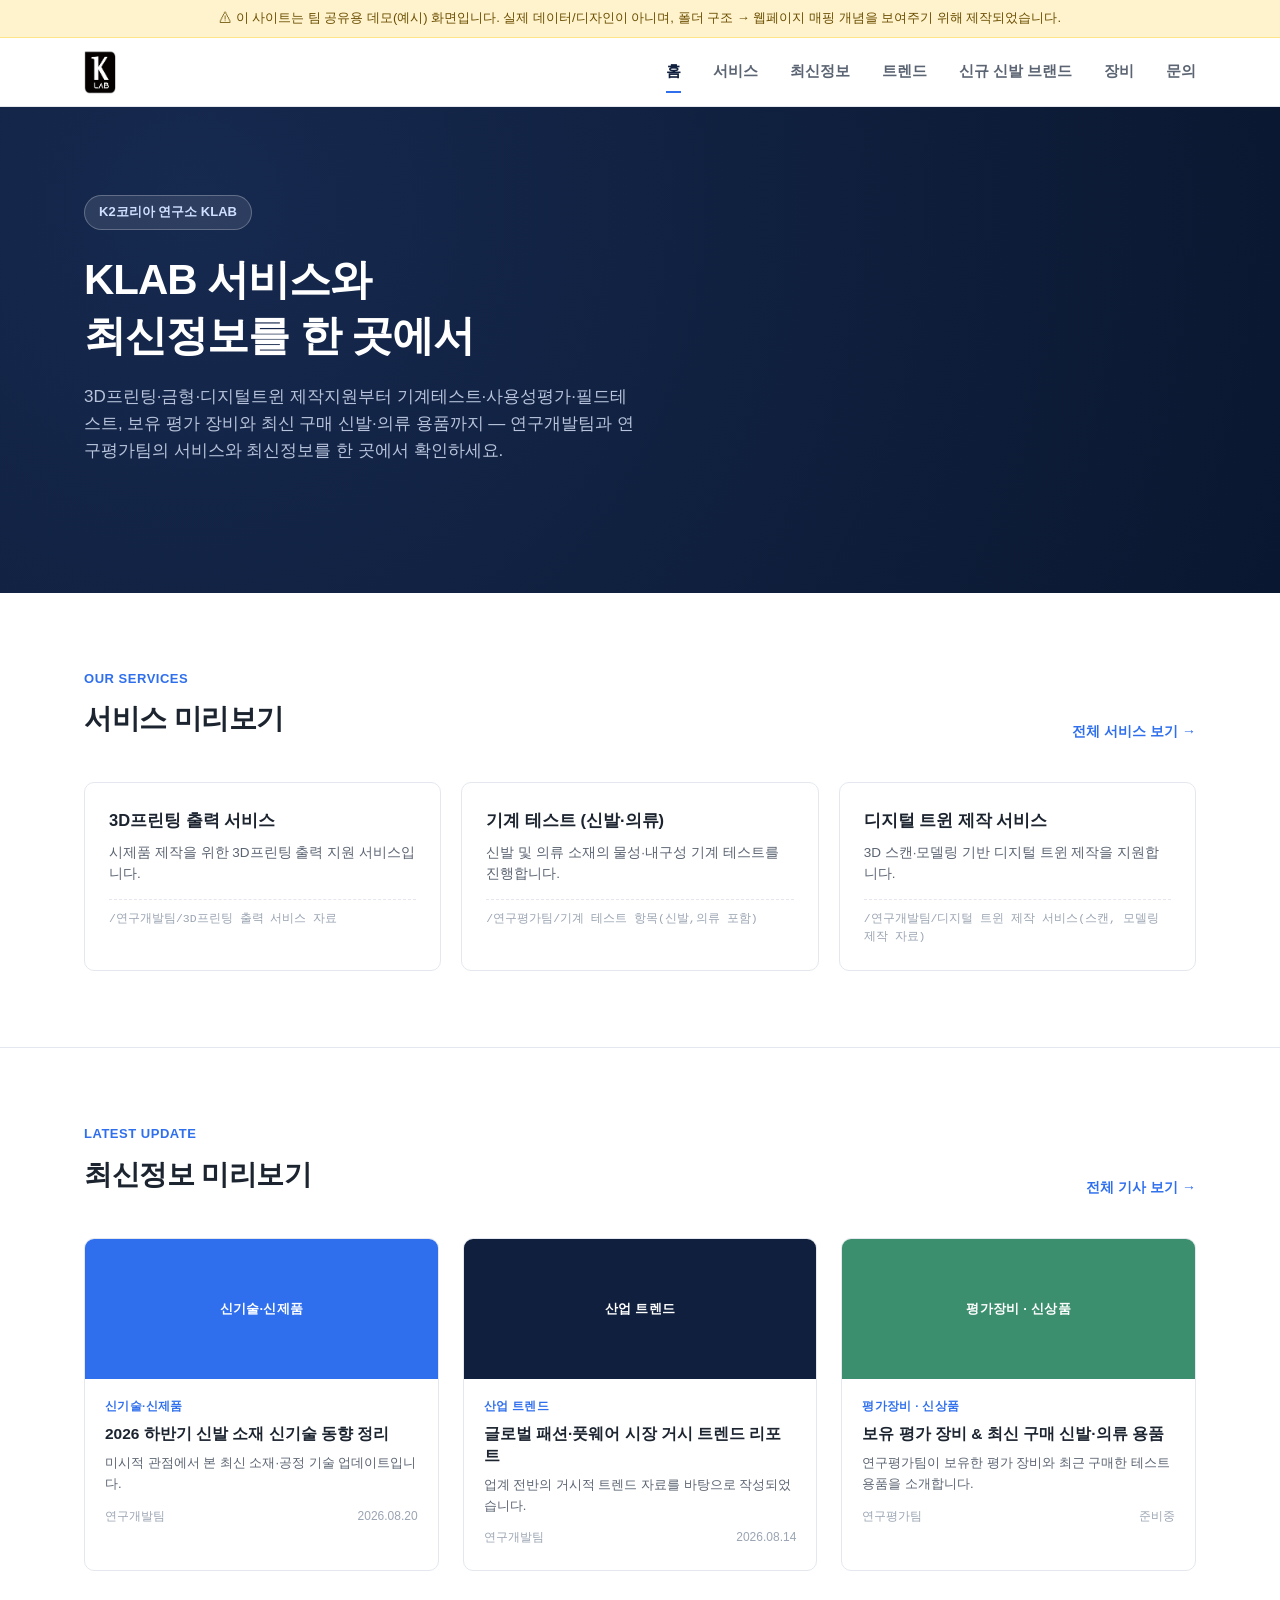
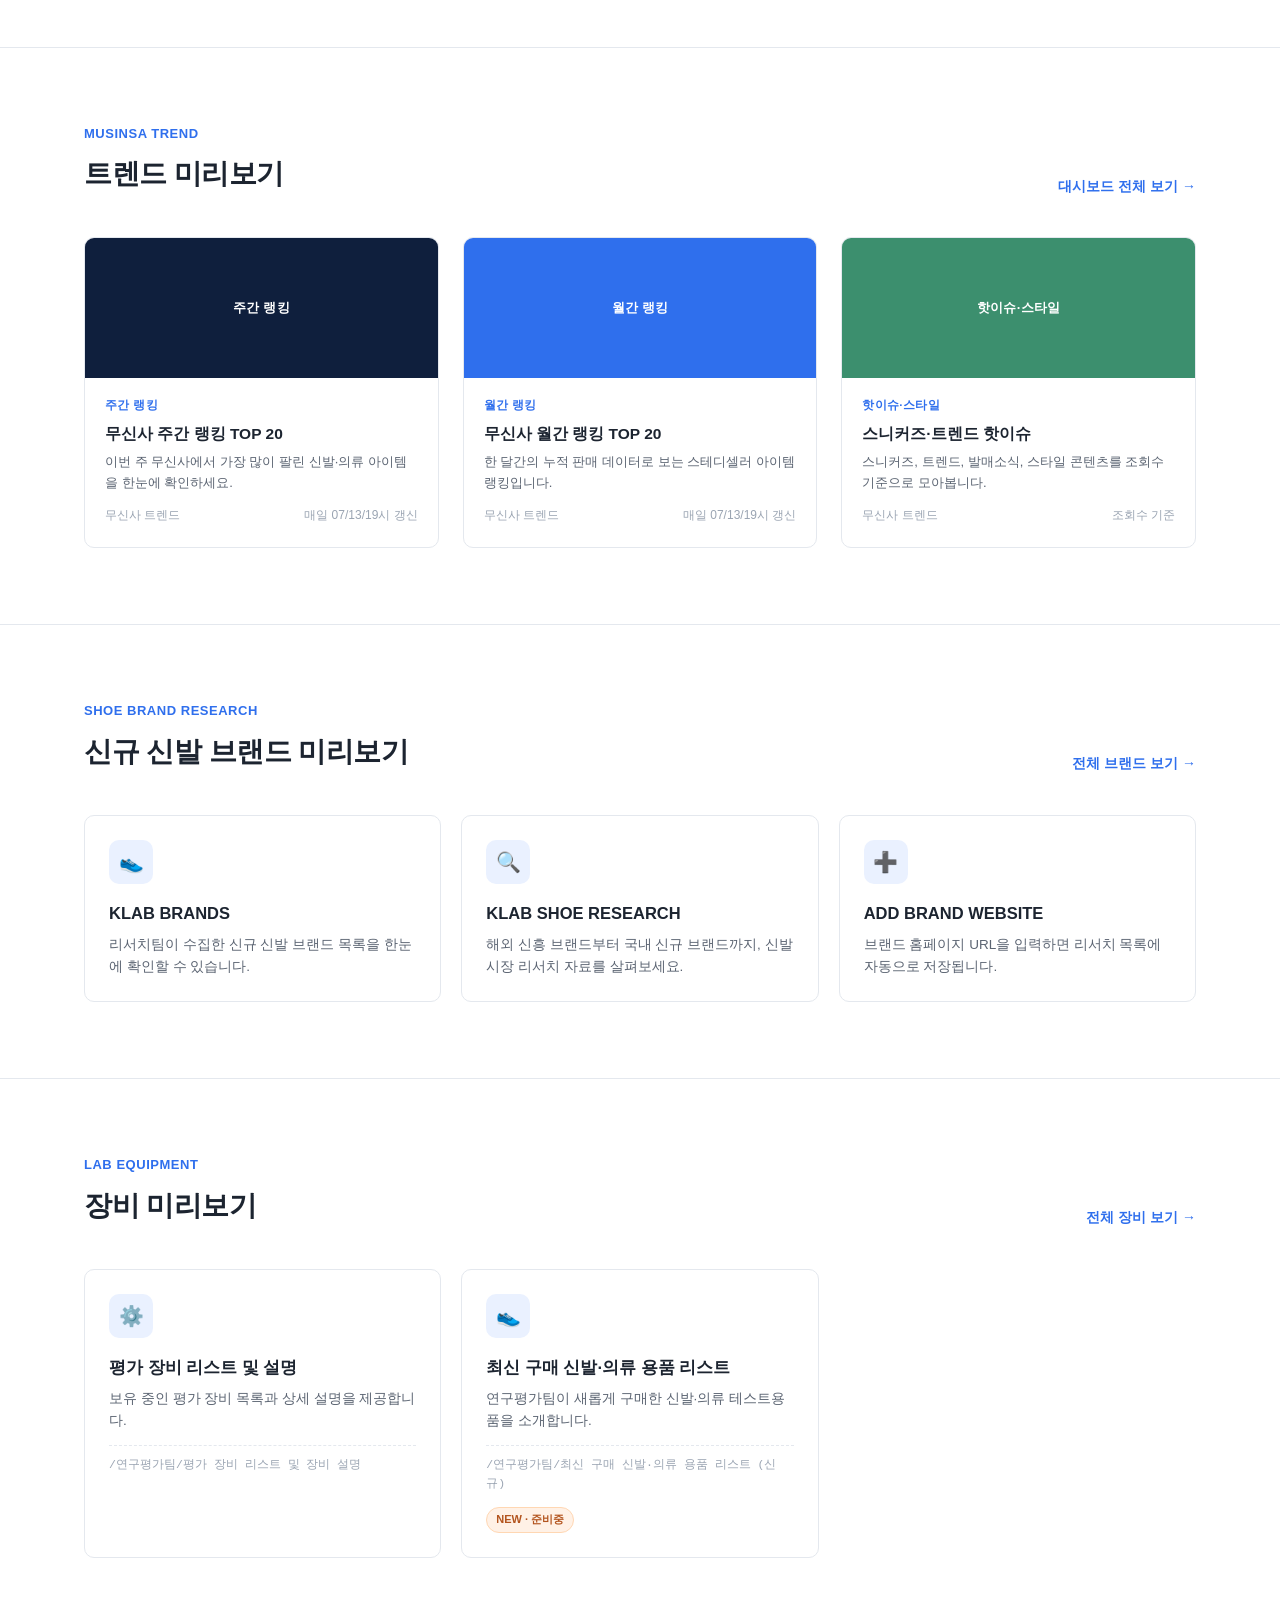
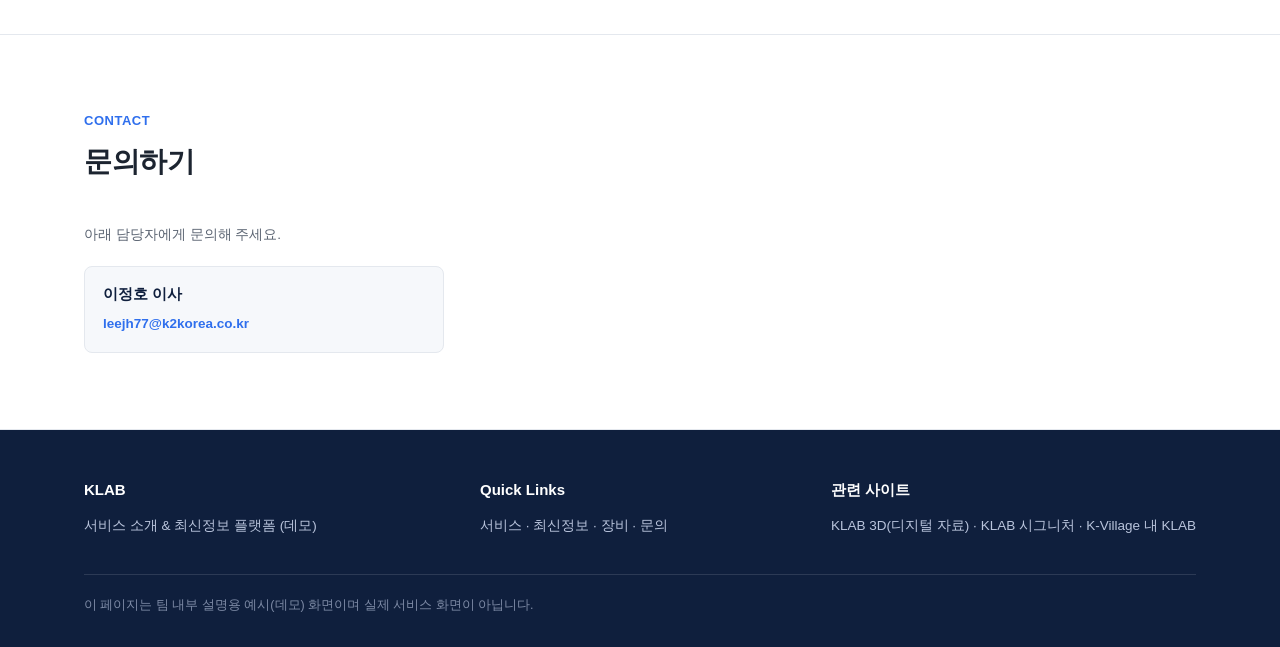
==== index.html @ 34948bc0 "feat: 전 페이지 footer에 KLAB 관련 사이트 링크 추가 인스타그램(klab_3d, klab.signature)과 K-Village 내 KLAB 소개 페이지를 전 페이지" ====
<!DOCTYPE html>
<html lang="ko">
<head>
<meta charset="UTF-8">
<meta name="viewport" content="width=device-width, initial-scale=1.0">
<meta name="robots" content="noindex, nofollow">
<title>KLAB | 서비스 · 최신정보</title>
<link rel="stylesheet" href="css/style.css">
</head>
<body>

<div class="demo-banner">⚠ 이 사이트는 팀 공유용 데모(예시) 화면입니다. 실제 데이터/디자인이 아니며, 폴더 구조 → 웹페이지 매핑 개념을 보여주기 위해 제작되었습니다.</div>

<header class="site-header">
  <div class="wrap nav-row">
    <a href="index.html" class="logo"><img src="img/klab-logo.png" alt="KLAB"></a>
    <nav class="main-nav">
      <a href="index.html" class="active">홈</a>
      <a href="services.html">서비스</a>
      <a href="news.html">최신정보</a>
      <a href="dashboard.html">트렌드</a>
      <a href="https://klab-shoe-research.pages.dev/" target="_blank" rel="noopener">신규 신발 브랜드</a>
      <a href="infra.html">장비</a>
      <a href="#" class="js-contact">문의</a>
    </nav>
  </div>
</header>

<section class="hero">
  <div class="wrap">
    <span class="eyebrow">K2코리아 연구소 KLAB</span>
    <h1>KLAB 서비스와<br>최신정보를 한 곳에서</h1>
    <p>3D프린팅·금형·디지털트윈 제작지원부터 기계테스트·사용성평가·필드테스트, 보유 평가 장비와 최신 구매 신발·의류 용품까지 — 연구개발팀과 연구평가팀의 서비스와 최신정보를 한 곳에서 확인하세요.</p>
  </div>
</section>

<section class="block">
  <div class="wrap">
    <div class="block-head">
      <div>
        <span class="tag">Our Services</span>
        <h2>서비스 미리보기</h2>
      </div>
      <a href="services.html" class="more-link">전체 서비스 보기 →</a>
    </div>

    <div class="card-grid">
      <a href="service-3dprint.html" class="card">
        <h4>3D프린팅 출력 서비스</h4>
        <p>시제품 제작을 위한 3D프린팅 출력 지원 서비스입니다.</p>
        <div class="src-path">/연구개발팀/3D프린팅 출력 서비스 자료</div>
      </a>
      <div class="card js-wip" data-wip="기계 테스트 (신발·의류)">
        <h4>기계 테스트 (신발·의류)</h4>
        <p>신발 및 의류 소재의 물성·내구성 기계 테스트를 진행합니다.</p>
        <div class="src-path">/연구평가팀/기계 테스트 항목(신발,의류 포함)</div>
      </div>
      <a href="service-digitaltwin.html" class="card">
        <h4>디지털 트윈 제작 서비스</h4>
        <p>3D 스캔·모델링 기반 디지털 트윈 제작을 지원합니다.</p>
        <div class="src-path">/연구개발팀/디지털 트윈 제작 서비스(스캔, 모델링 제작 자료)</div>
      </a>
    </div>
  </div>
</section>

<section class="block">
  <div class="wrap">
    <div class="block-head">
      <div>
        <span class="tag">Latest Update</span>
        <h2>최신정보 미리보기</h2>
      </div>
      <a href="news.html" class="more-link">전체 기사 보기 →</a>
    </div>

    <div class="news-grid">
      <a href="news.html" class="news-card">
        <div class="news-thumb" style="background:#2f6fed;">신기술·신제품</div>
        <div class="news-body">
          <span class="news-cat">신기술·신제품</span>
          <h4>2026 하반기 신발 소재 신기술 동향 정리</h4>
          <p>미시적 관점에서 본 최신 소재·공정 기술 업데이트입니다.</p>
          <div class="news-meta"><span>연구개발팀</span><span>2026.08.20</span></div>
        </div>
      </a>
      <a href="news.html" class="news-card">
        <div class="news-thumb" style="background:#0f1f3d;">산업 트렌드</div>
        <div class="news-body">
          <span class="news-cat">산업 트렌드</span>
          <h4>글로벌 패션·풋웨어 시장 거시 트렌드 리포트</h4>
          <p>업계 전반의 거시적 트렌드 자료를 바탕으로 작성되었습니다.</p>
          <div class="news-meta"><span>연구개발팀</span><span>2026.08.14</span></div>
        </div>
      </a>
      <a href="news.html" class="news-card">
        <div class="news-thumb" style="background:#3c8f6e;">평가장비 · 신상품</div>
        <div class="news-body">
          <span class="news-cat">평가장비 · 신상품</span>
          <h4>보유 평가 장비 &amp; 최신 구매 신발·의류 용품</h4>
          <p>연구평가팀이 보유한 평가 장비와 최근 구매한 테스트용품을 소개합니다.</p>
          <div class="news-meta"><span>연구평가팀</span><span>준비중</span></div>
        </div>
      </a>
    </div>
  </div>
</section>

<section class="block">
  <div class="wrap">
    <div class="block-head">
      <div>
        <span class="tag">Musinsa Trend</span>
        <h2>트렌드 미리보기</h2>
      </div>
      <a href="dashboard.html" class="more-link">대시보드 전체 보기 →</a>
    </div>

    <div class="news-grid">
      <a href="dashboard.html" class="news-card">
        <div class="news-thumb" style="background:#0f1f3d;">주간 랭킹</div>
        <div class="news-body">
          <span class="news-cat">주간 랭킹</span>
          <h4>무신사 주간 랭킹 TOP 20</h4>
          <p>이번 주 무신사에서 가장 많이 팔린 신발·의류 아이템을 한눈에 확인하세요.</p>
          <div class="news-meta"><span>무신사 트렌드</span><span>매일 07/13/19시 갱신</span></div>
        </div>
      </a>
      <a href="dashboard.html" class="news-card">
        <div class="news-thumb" style="background:#2f6fed;">월간 랭킹</div>
        <div class="news-body">
          <span class="news-cat">월간 랭킹</span>
          <h4>무신사 월간 랭킹 TOP 20</h4>
          <p>한 달간의 누적 판매 데이터로 보는 스테디셀러 아이템 랭킹입니다.</p>
          <div class="news-meta"><span>무신사 트렌드</span><span>매일 07/13/19시 갱신</span></div>
        </div>
      </a>
      <a href="dashboard.html" class="news-card">
        <div class="news-thumb" style="background:#3c8f6e;">핫이슈·스타일</div>
        <div class="news-body">
          <span class="news-cat">핫이슈·스타일</span>
          <h4>스니커즈·트렌드 핫이슈</h4>
          <p>스니커즈, 트렌드, 발매소식, 스타일 콘텐츠를 조회수 기준으로 모아봅니다.</p>
          <div class="news-meta"><span>무신사 트렌드</span><span>조회수 기준</span></div>
        </div>
      </a>
    </div>
  </div>
</section>

<section class="block">
  <div class="wrap">
    <div class="block-head">
      <div>
        <span class="tag">Shoe Brand Research</span>
        <h2>신규 신발 브랜드 미리보기</h2>
      </div>
      <a href="https://klab-shoe-research.pages.dev/" target="_blank" rel="noopener" class="more-link">전체 브랜드 보기 →</a>
    </div>

    <div class="card-grid">
      <a class="card" href="https://klab-shoe-research.pages.dev/" target="_blank" rel="noopener">
        <div class="icon">👟</div>
        <h4>KLAB BRANDS</h4>
        <p>리서치팀이 수집한 신규 신발 브랜드 목록을 한눈에 확인할 수 있습니다.</p>
      </a>
      <a class="card" href="https://klab-shoe-research.pages.dev/" target="_blank" rel="noopener">
        <div class="icon">🔍</div>
        <h4>KLAB SHOE RESEARCH</h4>
        <p>해외 신흥 브랜드부터 국내 신규 브랜드까지, 신발 시장 리서치 자료를 살펴보세요.</p>
      </a>
      <a class="card" href="https://klab-shoe-research.pages.dev/" target="_blank" rel="noopener">
        <div class="icon">➕</div>
        <h4>ADD BRAND WEBSITE</h4>
        <p>브랜드 홈페이지 URL을 입력하면 리서치 목록에 자동으로 저장됩니다.</p>
      </a>
    </div>
  </div>
</section>

<section class="block">
  <div class="wrap">
    <div class="block-head">
      <div>
        <span class="tag">Lab Equipment</span>
        <h2>장비 미리보기</h2>
      </div>
      <a href="infra.html" class="more-link">전체 장비 보기 →</a>
    </div>

    <div class="card-grid">
      <div class="card js-wip" data-wip="평가 장비 리스트 및 설명">
        <div class="icon">⚙️</div>
        <h4>평가 장비 리스트 및 설명</h4>
        <p>보유 중인 평가 장비 목록과 상세 설명을 제공합니다.</p>
        <div class="src-path">/연구평가팀/평가 장비 리스트 및 장비 설명</div>
      </div>
      <div class="card js-wip" data-wip="최신 구매 신발·의류 용품 리스트">
        <div class="icon">👟</div>
        <h4>최신 구매 신발·의류 용품 리스트</h4>
        <p>연구평가팀이 새롭게 구매한 신발·의류 테스트용품을 소개합니다.</p>
        <div class="src-path">/연구평가팀/최신 구매 신발·의류 용품 리스트 (신규)</div>
        <span class="badge-soon">NEW · 준비중</span>
      </div>
    </div>
  </div>
</section>

<section class="block" id="contact">
  <div class="wrap">
    <div class="block-head">
      <div>
        <span class="tag">Contact</span>
        <h2>문의하기</h2>
      </div>
    </div>

    <p class="modal-sub">아래 담당자에게 문의해 주세요.</p>
    <div class="contact-card">
      <div class="contact-name">이정호 이사</div>
      <a class="contact-email" href="mailto:leejh77@k2korea.co.kr">leejh77@k2korea.co.kr</a>
    </div>
  </div>
</section>

<footer class="site-footer">
  <div class="wrap">
    <div class="foot-top">
      <div>
        <h5>KLAB</h5>
        <p>서비스 소개 &amp; 최신정보 플랫폼 (데모)</p>
      </div>
      <div>
        <h5>Quick Links</h5>
        <p><a href="services.html">서비스</a> · <a href="news.html">최신정보</a> · <a href="infra.html">장비</a> · <a href="#" class="js-contact">문의</a></p>
      </div>
      <div>
        <h5>관련 사이트</h5>
        <p><a href="https://www.instagram.com/klab_3d/" target="_blank" rel="noopener">KLAB 3D(디지털 자료)</a> · <a href="https://www.instagram.com/klab.signature/" target="_blank" rel="noopener">KLAB 시그니처</a> · <a href="https://www.k-village.co.kr/k-lab/is" target="_blank" rel="noopener">K-Village 내 KLAB</a></p>
      </div>
    </div>
    <div class="foot-bottom">이 페이지는 팀 내부 설명용 예시(데모) 화면이며 실제 서비스 화면이 아닙니다.</div>
  </div>
</footer>

<!-- 문의 안내 모달 -->
<div class="modal-overlay" id="contactModal">
  <div class="modal-box">
    <button class="modal-close" id="contactModalClose" aria-label="닫기">×</button>
    <h3>문의하기</h3>
    <p class="modal-sub">아래 담당자에게 문의해 주세요.</p>
    <div class="contact-card">
      <div class="contact-name">이정호 이사</div>
      <a class="contact-email" href="mailto:leejh77@k2korea.co.kr">leejh77@k2korea.co.kr</a>
    </div>
  </div>
</div>

<!-- 작업중 안내 모달 -->
<div class="modal-overlay" id="wipModal">
  <div class="modal-box">
    <button class="modal-close" id="wipModalClose" aria-label="닫기">×</button>
    <span class="wip-icon">🚧</span>
    <h3><span id="wipModalTitle">이 기능은</span> 준비 중입니다</h3>
    <p class="modal-sub">아직 구체적인 계획이 확정되지 않아 곧 준비해서 찾아뵙겠습니다. 조금만 기다려주세요!</p>
  </div>
</div>

<script src="js/main.js"></script>
</body>
</html>
---- css/style.css ----
/* ===========================
   KLAB 홈페이지 데모 - 공통 스타일
   =========================== */

:root {
  --color-navy: #0f1f3d;
  --color-navy-light: #16294f;
  --color-accent: #2f6fed;
  --color-accent-light: #eaf1ff;
  --color-text: #1c2430;
  --color-text-muted: #5b6472;
  --color-border: #e4e8ee;
  --color-bg: #ffffff;
  --color-bg-soft: #f6f8fb;
  --radius: 10px;
  --max-width: 1160px;
  font-size: 16px;
}

* { box-sizing: border-box; }

html, body {
  margin: 0;
  padding: 0;
}

body {
  font-family: "Pretendard", "Apple SD Gothic Neo", "Malgun Gothic", -apple-system, BlinkMacSystemFont, sans-serif;
  color: var(--color-text);
  background: var(--color-bg);
  line-height: 1.6;
  -webkit-font-smoothing: antialiased;
}

a { color: inherit; text-decoration: none; }

img { max-width: 100%; display: block; }

.wrap {
  max-width: var(--max-width);
  margin: 0 auto;
  padding: 0 24px;
}

/* ---------- Demo banner ---------- */
.demo-banner {
  background: #fff3cd;
  color: #6b4e00;
  text-align: center;
  font-size: 13px;
  padding: 8px 16px;
  border-bottom: 1px solid #ffe58a;
}

/* ---------- Header ---------- */
header.site-header {
  position: sticky;
  top: 0;
  z-index: 50;
  background: var(--color-bg);
  border-bottom: 1px solid var(--color-border);
}

.nav-row {
  display: flex;
  align-items: center;
  justify-content: space-between;
  height: 68px;
}

.logo {
  display: flex;
  align-items: center;
}

.logo img {
  height: 44px;
  width: auto;
  display: block;
}

nav.main-nav {
  display: flex;
  gap: 32px;
}

nav.main-nav a {
  font-size: 15px;
  font-weight: 600;
  color: var(--color-text-muted);
  padding: 8px 0;
  border-bottom: 2px solid transparent;
  transition: color .15s ease, border-color .15s ease;
}

nav.main-nav a:hover,
nav.main-nav a.active {
  color: var(--color-navy);
  border-bottom-color: var(--color-accent);
}

/* ---------- Hero ---------- */
.hero {
  background: radial-gradient(circle at 15% 20%, #16294f 0%, #0f1f3d 55%, #0a1730 100%);
  color: #fff;
  padding: 88px 0 96px;
}

.hero .eyebrow {
  display: inline-block;
  background: rgba(255,255,255,.1);
  border: 1px solid rgba(255,255,255,.25);
  padding: 6px 14px;
  border-radius: 999px;
  font-size: 13px;
  font-weight: 600;
  margin-bottom: 22px;
  color: #cfe0ff;
}

.hero h1 {
  font-size: 42px;
  line-height: 1.35;
  margin: 0 0 18px;
  letter-spacing: -1px;
  max-width: 720px;
}

.hero p {
  font-size: 17px;
  color: #b9c4dc;
  max-width: 560px;
  margin: 0 0 32px;
}

.hero-actions {
  display: flex;
  gap: 12px;
}

.btn {
  display: inline-flex;
  align-items: center;
  justify-content: center;
  padding: 13px 24px;
  border-radius: 8px;
  font-weight: 700;
  font-size: 14.5px;
  cursor: pointer;
  border: 1px solid transparent;
}

.btn-primary {
  background: var(--color-accent);
  color: #fff;
}

.btn-ghost {
  background: transparent;
  color: #fff;
  border-color: rgba(255,255,255,.35);
}

/* ---------- Section shell ---------- */
section.block {
  padding: 76px 0;
  border-bottom: 1px solid var(--color-border);
}

.block-head {
  display: flex;
  align-items: flex-end;
  justify-content: space-between;
  margin-bottom: 40px;
  gap: 24px;
  flex-wrap: wrap;
}

.block-head .tag {
  color: var(--color-accent);
  font-weight: 700;
  font-size: 13px;
  letter-spacing: .04em;
  text-transform: uppercase;
  margin-bottom: 8px;
  display: block;
}

.block-head h2 {
  font-size: 28px;
  margin: 0;
  letter-spacing: -0.5px;
}

.block-head .more-link {
  font-weight: 700;
  color: var(--color-accent);
  font-size: 14px;
  white-space: nowrap;
}

/* ---------- Team group label ---------- */
.team-group {
  margin-bottom: 52px;
}

.team-group:last-child { margin-bottom: 0; }

.team-group-head {
  display: flex;
  align-items: center;
  gap: 12px;
  margin-bottom: 22px;
}

.team-group-head .dot {
  width: 10px;
  height: 10px;
  border-radius: 50%;
  background: var(--color-accent);
}

.team-group-head h3 {
  font-size: 18px;
  margin: 0;
}

.team-group-head .folder-path {
  font-size: 12.5px;
  color: var(--color-text-muted);
  background: var(--color-bg-soft);
  border: 1px solid var(--color-border);
  padding: 3px 10px;
  border-radius: 6px;
  font-family: Consolas, "SF Mono", monospace;
}

/* ---------- Card grids ---------- */
.card-grid {
  display: grid;
  grid-template-columns: repeat(3, 1fr);
  gap: 20px;
}

.card {
  border: 1px solid var(--color-border);
  border-radius: var(--radius);
  padding: 24px;
  background: #fff;
  transition: box-shadow .18s ease, transform .18s ease;
}

.card:hover {
  box-shadow: 0 10px 24px rgba(15, 31, 61, .08);
  transform: translateY(-3px);
}

.card .icon {
  width: 44px;
  height: 44px;
  border-radius: 10px;
  background: var(--color-accent-light);
  color: var(--color-accent);
  display: flex;
  align-items: center;
  justify-content: center;
  font-size: 20px;
  margin-bottom: 16px;
}

.card h4 {
  margin: 0 0 8px;
  font-size: 16.5px;
}

.card p {
  margin: 0;
  font-size: 13.5px;
  color: var(--color-text-muted);
}

.card .src-path {
  margin-top: 14px;
  font-size: 11.5px;
  color: #9aa4b2;
  font-family: Consolas, "SF Mono", monospace;
  border-top: 1px dashed var(--color-border);
  padding-top: 10px;
}

/* ---------- News grid ---------- */
.news-grid {
  display: grid;
  grid-template-columns: repeat(3, 1fr);
  gap: 24px;
}

.news-card {
  border: 1px solid var(--color-border);
  border-radius: var(--radius);
  overflow: hidden;
  background: #fff;
  transition: box-shadow .18s ease, transform .18s ease;
}

.news-card:hover {
  box-shadow: 0 10px 24px rgba(15, 31, 61, .08);
  transform: translateY(-3px);
}

.news-thumb {
  height: 140px;
  display: flex;
  align-items: center;
  justify-content: center;
  color: #fff;
  font-weight: 800;
  font-size: 13px;
  letter-spacing: .02em;
}

.news-body { padding: 18px 20px 22px; }

.news-cat {
  font-size: 11.5px;
  font-weight: 700;
  color: var(--color-accent);
  text-transform: uppercase;
  letter-spacing: .03em;
  margin-bottom: 8px;
  display: block;
}

.news-body h4 {
  margin: 0 0 8px;
  font-size: 15.5px;
  line-height: 1.4;
}

.news-body p {
  margin: 0 0 12px;
  font-size: 13px;
  color: var(--color-text-muted);
}

.news-meta {
  font-size: 12px;
  color: #9aa4b2;
  display: flex;
  justify-content: space-between;
}

/* ---------- List controls (filter + sort) ---------- */
.list-controls {
  display: flex;
  align-items: center;
  justify-content: space-between;
  flex-wrap: wrap;
  gap: 16px;
  margin-bottom: 32px;
}

.filter-tabs {
  display: flex;
  gap: 8px;
  flex-wrap: wrap;
}

.filter-tabs button {
  border: 1px solid var(--color-border);
  background: #fff;
  padding: 9px 16px;
  border-radius: 999px;
  font-size: 13.5px;
  font-weight: 600;
  color: var(--color-text-muted);
  cursor: pointer;
}

.filter-tabs button.active {
  background: var(--color-navy);
  border-color: var(--color-navy);
  color: #fff;
}

.sort-control {
  display: flex;
  align-items: center;
  gap: 8px;
  font-size: 13.5px;
  color: var(--color-text-muted);
}

.sort-control select {
  border: 1px solid var(--color-border);
  border-radius: 6px;
  padding: 7px 10px;
  font-size: 13.5px;
  font-family: inherit;
  color: var(--color-text);
  background: #fff;
  cursor: pointer;
}

/* ---------- Gated news card (자료요청) ---------- */
.news-thumb.gated {
  position: relative;
  filter: brightness(.6);
}

.lock-badge {
  position: absolute;
  top: 12px;
  left: 12px;
  background: rgba(0,0,0,.55);
  border: 1px solid rgba(255,255,255,.4);
  color: #fff;
  font-size: 11.5px;
  font-weight: 700;
  padding: 4px 10px;
  border-radius: 999px;
}

.btn-request,
.btn-view {
  display: inline-block;
  margin-top: 4px;
  font-size: 13px;
  font-weight: 700;
  border-radius: 6px;
  cursor: pointer;
}

.btn-request {
  border: 1px solid var(--color-accent);
  background: var(--color-accent-light);
  color: var(--color-accent);
  padding: 8px 14px;
}

.btn-view {
  color: var(--color-accent);
  padding: 0;
}

/* ---------- Toast ---------- */
.toast {
  position: fixed;
  bottom: 24px;
  right: 24px;
  background: var(--color-navy);
  color: #fff;
  padding: 14px 20px;
  border-radius: 8px;
  font-size: 13.5px;
  max-width: 320px;
  box-shadow: 0 10px 24px rgba(0,0,0,.25);
  opacity: 0;
  transform: translateY(10px);
  transition: opacity .25s ease, transform .25s ease;
  pointer-events: none;
  z-index: 300;
}

.toast.show {
  opacity: 1;
  transform: translateY(0);
}

/* ---------- Request modal ---------- */
.modal-overlay {
  display: none;
  position: fixed;
  inset: 0;
  background: rgba(15, 31, 61, .55);
  align-items: center;
  justify-content: center;
  z-index: 200;
  padding: 20px;
}

.modal-overlay.is-open {
  display: flex;
}

.modal-box {
  position: relative;
  background: #fff;
  border-radius: 14px;
  padding: 32px;
  width: 100%;
  max-width: 420px;
  box-shadow: 0 24px 60px rgba(0,0,0,.3);
}

.modal-box h3 {
  margin: 0 0 6px;
  font-size: 19px;
}

.modal-sub {
  font-size: 13.5px;
  color: var(--color-text-muted);
  margin: 0 0 20px;
}

.modal-close {
  position: absolute;
  top: 16px;
  right: 16px;
  border: none;
  background: none;
  font-size: 22px;
  line-height: 1;
  color: var(--color-text-muted);
  cursor: pointer;
}

.contact-card {
  background: var(--color-bg-soft);
  border: 1px solid var(--color-border);
  border-radius: 8px;
  padding: 16px 18px;
  max-width: 360px;
}

.contact-name {
  font-size: 14.5px;
  font-weight: 700;
  color: var(--color-navy);
  margin-bottom: 4px;
}

.contact-email {
  font-size: 13.5px;
  color: var(--color-accent);
  font-weight: 600;
}

#requestForm label {
  display: block;
  font-size: 13px;
  font-weight: 600;
  color: var(--color-text);
  margin-bottom: 14px;
}

#requestForm input,
#requestForm textarea {
  display: block;
  width: 100%;
  margin-top: 6px;
  border: 1px solid var(--color-border);
  border-radius: 8px;
  padding: 10px 12px;
  font-size: 13.5px;
  font-family: inherit;
  resize: vertical;
}

.modal-success {
  font-size: 13.5px;
  line-height: 1.7;
  background: var(--color-accent-light);
  border: 1px solid #bcd4fb;
  color: var(--color-navy);
  border-radius: 8px;
  padding: 16px;
}

/* ---------- Clickable WIP cards ---------- */
.card.js-wip,
.news-card.js-wip {
  cursor: pointer;
}

.card.js-wip:focus-visible,
.news-card.js-wip:focus-visible,
.js-wip:focus-visible {
  outline: 2px solid var(--color-accent);
  outline-offset: 2px;
}

.badge-soon {
  display: inline-block;
  margin-top: 14px;
  font-size: 11px;
  font-weight: 700;
  color: #b3541e;
  background: #fff1e6;
  border: 1px solid #ffd7b3;
  padding: 3px 9px;
  border-radius: 999px;
}

/* ---------- WIP (작업중) modal ---------- */
.wip-icon {
  font-size: 30px;
  margin-bottom: 10px;
  display: block;
}

/* ---------- Mapping note box ---------- */
.mapping-note {
  background: var(--color-bg-soft);
  border: 1px dashed #c7d1e0;
  border-radius: var(--radius);
  padding: 18px 22px;
  font-size: 13.5px;
  color: var(--color-text-muted);
  margin-bottom: 40px;
}

.mapping-note b { color: var(--color-navy); }

/* ---------- Footer ---------- */
footer.site-footer {
  background: var(--color-navy);
  color: #b9c4dc;
  padding: 48px 0 32px;
  font-size: 13.5px;
}

footer.site-footer .foot-top {
  display: flex;
  justify-content: space-between;
  flex-wrap: wrap;
  gap: 24px;
  margin-bottom: 24px;
}

footer.site-footer h5 {
  color: #fff;
  font-size: 15px;
  margin: 0 0 6px;
}

footer.site-footer .foot-bottom {
  border-top: 1px solid rgba(255,255,255,.12);
  padding-top: 20px;
  color: #7d8aa5;
  font-size: 12.5px;
}

/* ---------- Equipment cards ---------- */
.equip-grid {
  grid-template-columns: repeat(3, 1fr);
}

.equip-card {
  padding: 0;
  overflow: hidden;
  cursor: pointer;
}

.equip-card:focus-visible {
  outline: 2px solid var(--color-accent);
  outline-offset: 2px;
}

.equip-thumb {
  height: 160px;
  background: var(--color-bg-soft);
  display: flex;
  align-items: center;
  justify-content: center;
  overflow: hidden;
}

.equip-thumb img {
  width: 100%;
  height: 100%;
  object-fit: cover;
}

.equip-thumb-fallback .icon {
  width: 56px;
  height: 56px;
  margin-bottom: 0;
  font-size: 26px;
}

.equip-card .icon-mech { background: var(--color-accent-light); color: var(--color-accent); }
.equip-card .icon-user { background: #e5f5ee; color: #1f7a53; }
.equip-card .icon-field { background: #fff1e6; color: #b3541e; }
.equip-card .icon-common { background: #eef0f4; color: #5b6472; }

.equip-body {
  padding: 20px 22px 22px;
}

.equip-meta {
  margin-top: 14px;
  padding-top: 12px;
  border-top: 1px dashed var(--color-border);
  display: flex;
  align-items: center;
  justify-content: space-between;
  gap: 8px;
  flex-wrap: wrap;
}

.equip-tag {
  font-size: 11.5px;
  font-weight: 700;
  color: var(--color-accent);
  background: var(--color-accent-light);
  padding: 3px 9px;
  border-radius: 999px;
}

.equip-loc {
  font-size: 12px;
  color: #9aa4b2;
}

/* ---------- Equipment detail modal ---------- */
.equip-modal-box {
  max-width: 480px;
  padding: 0 0 28px;
  overflow: hidden;
}

.equip-modal-box .modal-close {
  background: rgba(15, 31, 61, .55);
  color: #fff;
  border-radius: 50%;
  width: 30px;
  height: 30px;
  top: 12px;
  right: 12px;
}

.equip-modal-visual {
  height: 240px;
  background: var(--color-bg-soft);
  display: flex;
  align-items: center;
  justify-content: center;
  overflow: hidden;
}

.equip-modal-visual img {
  width: 100%;
  height: 100%;
  object-fit: cover;
}

.equip-modal-icon {
  font-size: 56px;
}

.equip-modal-box .news-cat {
  margin: 22px 28px 0;
}

.equip-modal-box h3 {
  margin: 6px 28px 8px;
}

.equip-modal-box .modal-sub {
  margin: 0 28px 18px;
}

.equip-modal-box .equip-meta {
  margin: 0 28px;
  padding-top: 16px;
}

/* ---------- Service detail page ---------- */
.service-hero-img {
  width: 100%;
  max-height: 380px;
  object-fit: cover;
  border-radius: var(--radius);
  margin: -48px 0 40px;
  box-shadow: 0 16px 40px rgba(15, 31, 61, .18);
}

.service-detail-head {
  margin-bottom: 44px;
}

.service-detail-head h2 {
  font-size: 22px;
  margin: 0 0 16px;
}

.capability-list {
  list-style: none;
  margin: 0;
  padding: 0;
  display: grid;
  gap: 12px;
}

.capability-list li {
  display: flex;
  gap: 10px;
  align-items: flex-start;
  font-size: 14.5px;
  line-height: 1.6;
  padding: 14px 18px;
  background: var(--color-bg-soft);
  border: 1px solid var(--color-border);
  border-radius: 8px;
}

.capability-list li::before {
  content: "✓";
  color: var(--color-accent);
  font-weight: 800;
  flex-shrink: 0;
}

.case-card {
  padding: 0;
  overflow: hidden;
}

.case-thumb {
  height: 180px;
  background: var(--color-bg-soft);
  overflow: hidden;
}

.case-thumb img {
  width: 100%;
  height: 100%;
  object-fit: cover;
}

.case-body {
  padding: 16px 18px 20px;
}

.case-body .case-num {
  font-size: 11.5px;
  font-weight: 700;
  color: var(--color-accent);
  text-transform: uppercase;
  letter-spacing: .03em;
  margin-bottom: 6px;
  display: block;
}

.case-body p {
  margin: 0;
  font-size: 13.5px;
  color: var(--color-text-muted);
  line-height: 1.6;
}

/* ---------- Responsive ---------- */
@media (max-width: 860px) {
  nav.main-nav { display: none; }
  .hero h1 { font-size: 30px; }
  .card-grid, .news-grid, .equip-grid { grid-template-columns: 1fr 1fr; }
}

@media (max-width: 560px) {
  .card-grid, .news-grid, .equip-grid { grid-template-columns: 1fr; }
  .block-head { flex-direction: column; align-items: flex-start; }
}
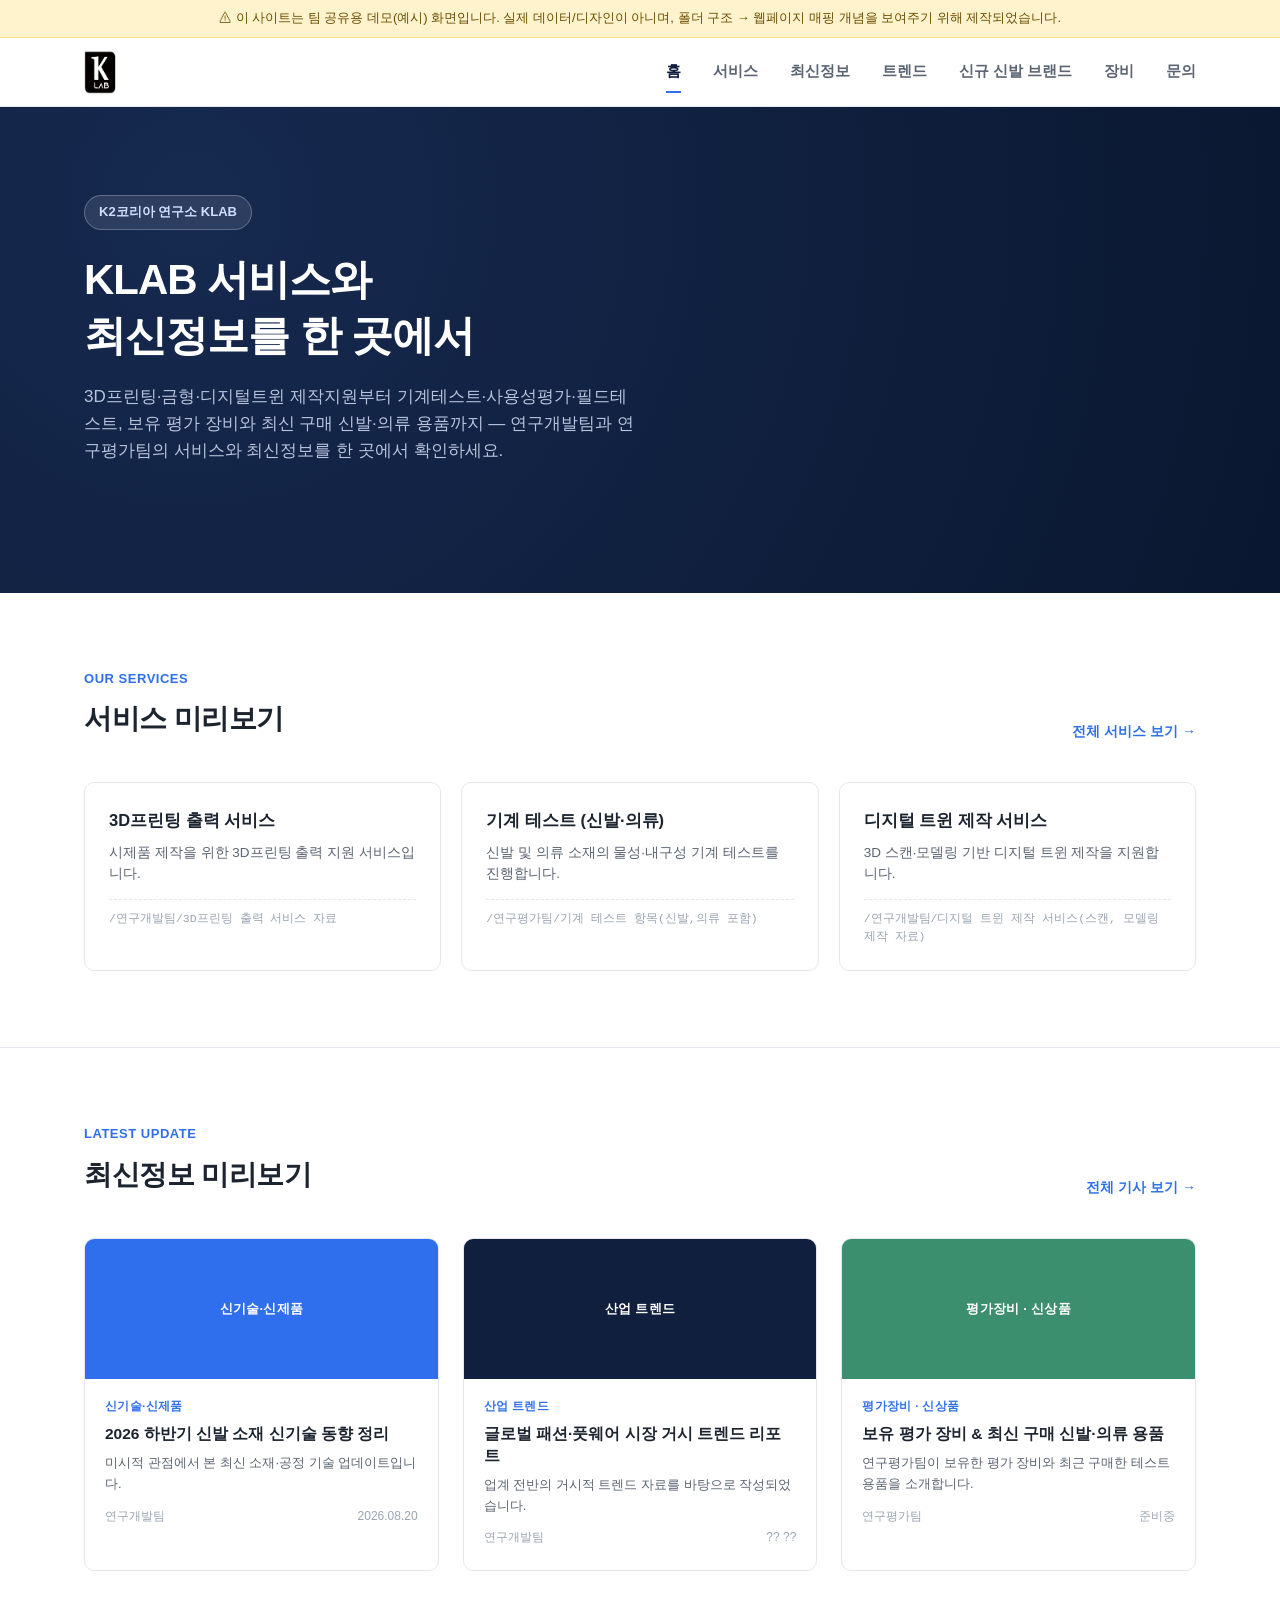
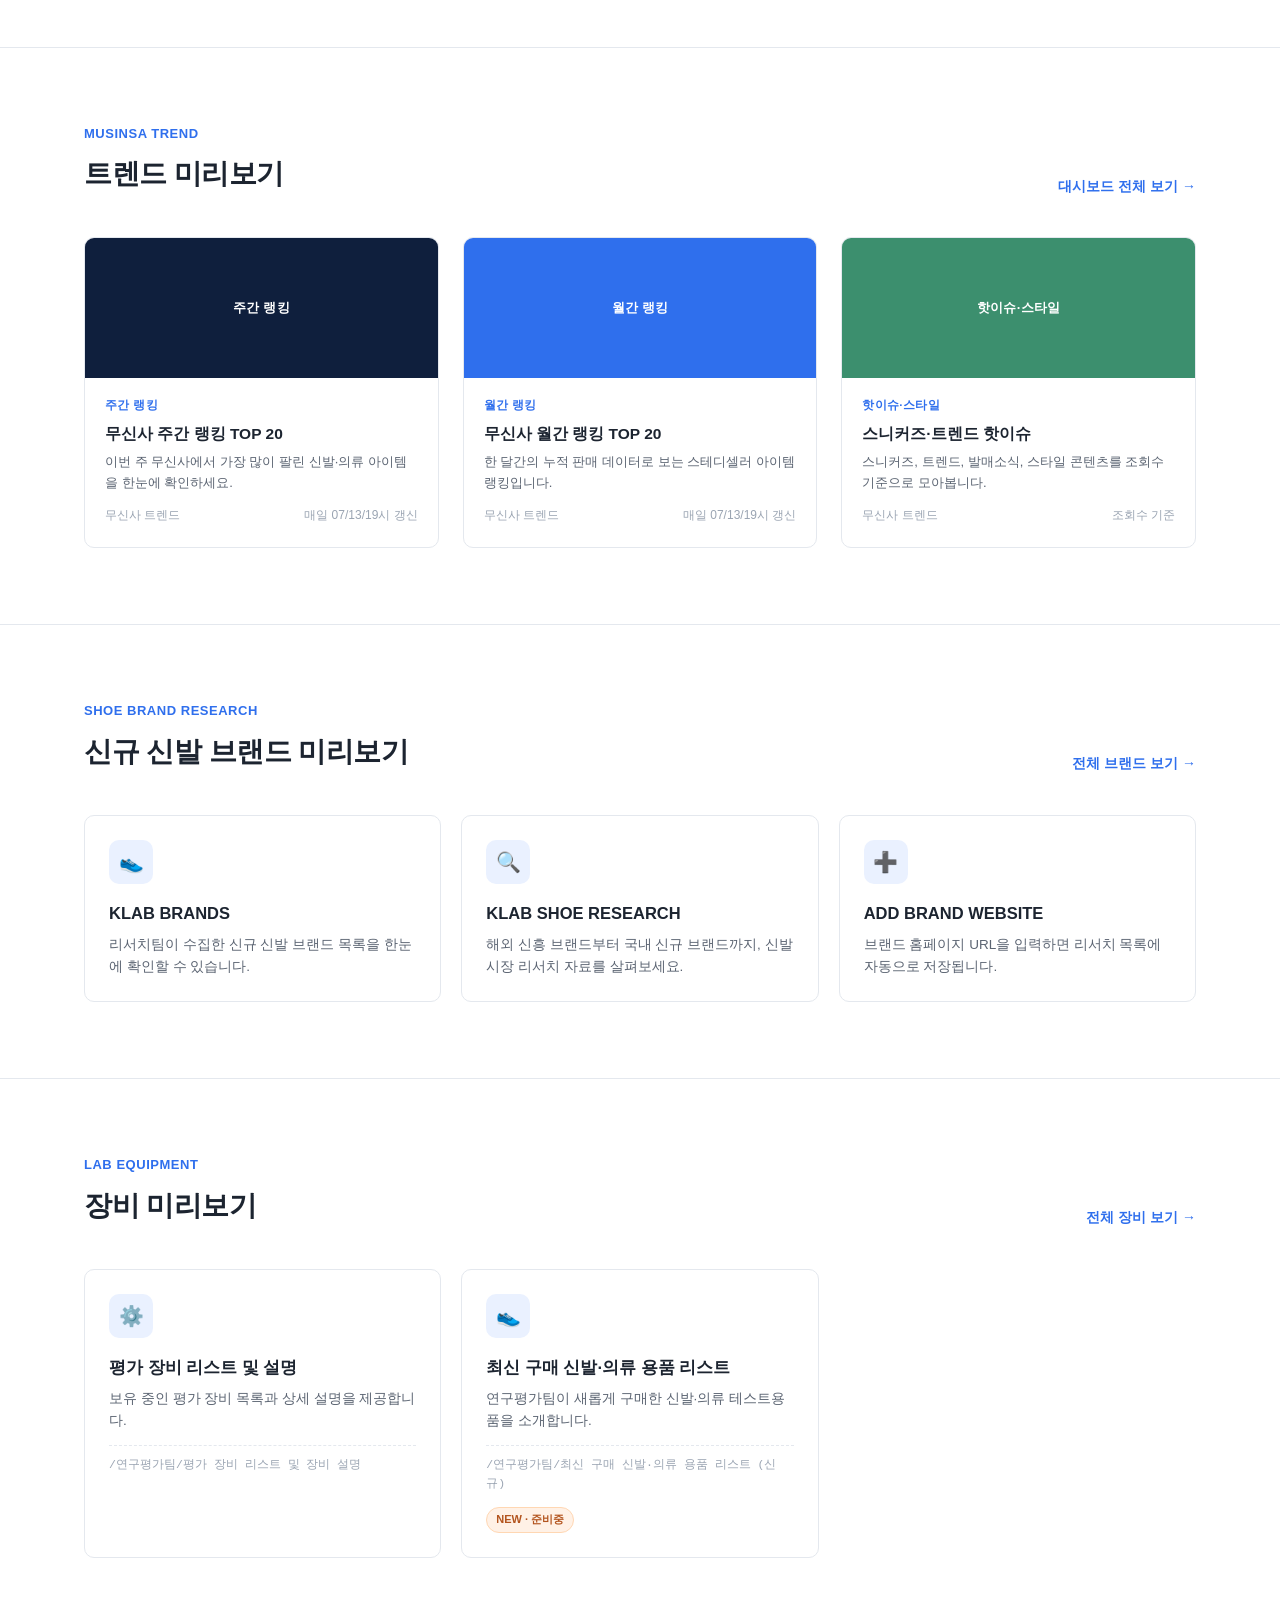
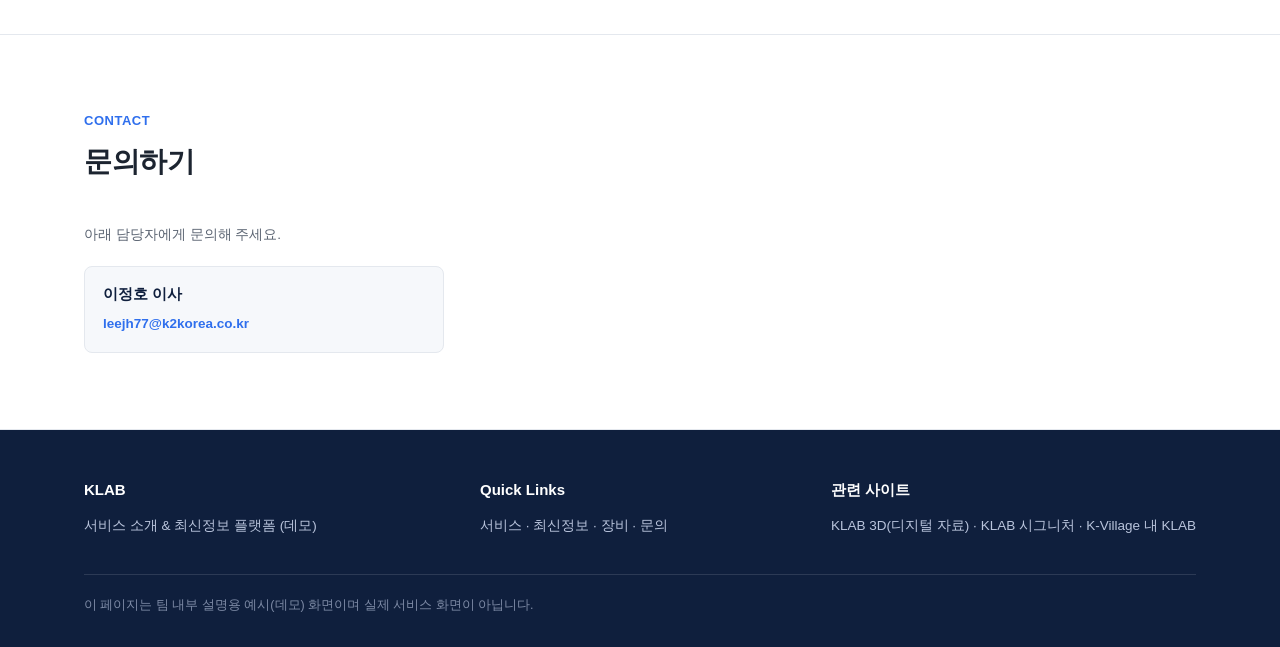
==== commit ff91b90c: "fix: curate recent weekly global and domestic news" ====
--- a/index.html
+++ b/index.html
@@ -90,7 +90,7 @@
           <span class="news-cat">산업 트렌드</span>
           <h4>글로벌 패션·풋웨어 시장 거시 트렌드 리포트</h4>
           <p>업계 전반의 거시적 트렌드 자료를 바탕으로 작성되었습니다.</p>
-          <div class="news-meta"><span>연구개발팀</span><span>2026.08.14</span></div>
+          <div class="news-meta"><span>연구개발팀</span><span>?? ??</span></div>
         </div>
       </a>
       <a href="news.html" class="news-card">
--- a/css/style.css
+++ b/css/style.css
@@ -366,6 +366,35 @@
   flex-wrap: wrap;
 }
 
+.sub-filter-tabs {
+  display: flex;
+  gap: 6px;
+  flex-wrap: wrap;
+  margin: -20px 0 32px;
+}
+
+.sub-filter-tabs[hidden] {
+  display: none;
+}
+
+.sub-filter-tabs button {
+  border: 1px dashed var(--color-border);
+  background: #fff;
+  padding: 6px 13px;
+  border-radius: 999px;
+  font-size: 12.5px;
+  font-weight: 600;
+  color: var(--color-text-muted);
+  cursor: pointer;
+}
+
+.sub-filter-tabs button.active {
+  background: #eef2fb;
+  border-color: var(--color-navy);
+  border-style: solid;
+  color: var(--color-navy);
+}
+
 .filter-tabs button {
   border: 1px solid var(--color-border);
   background: #fff;
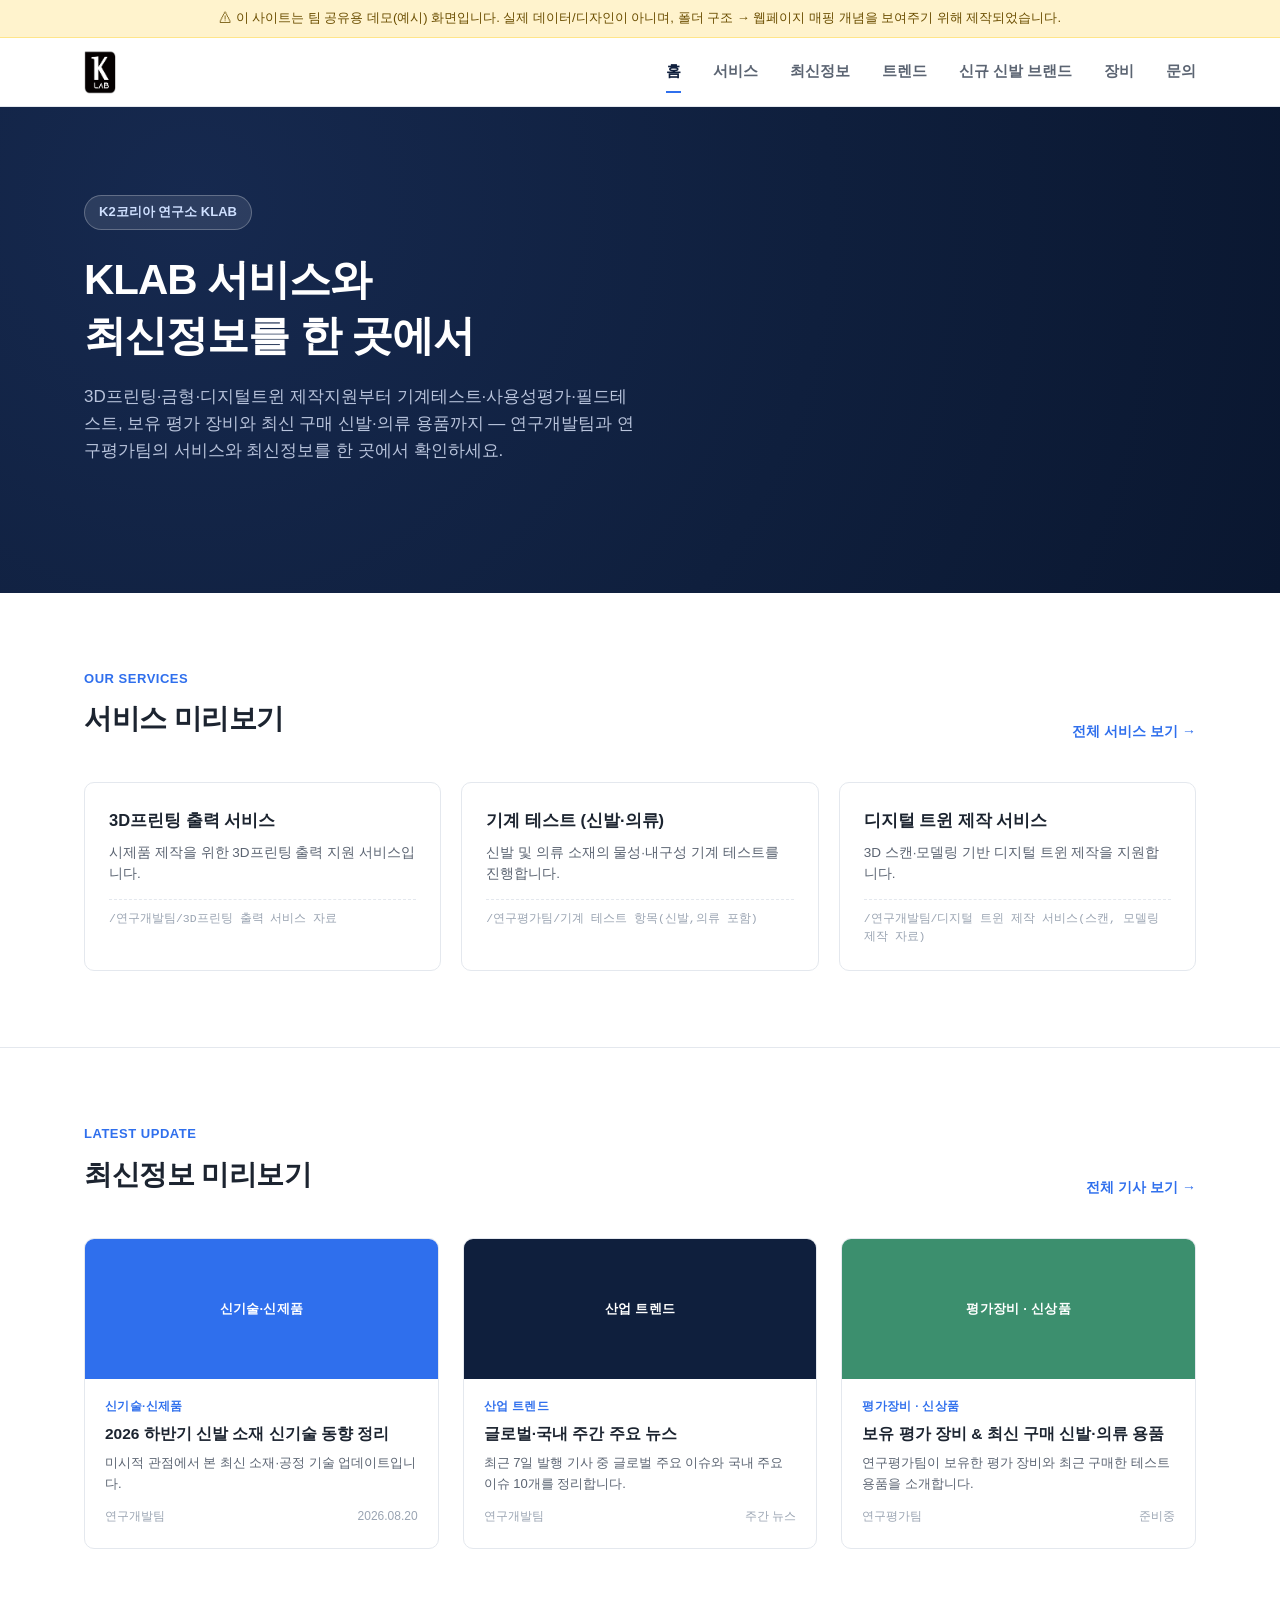
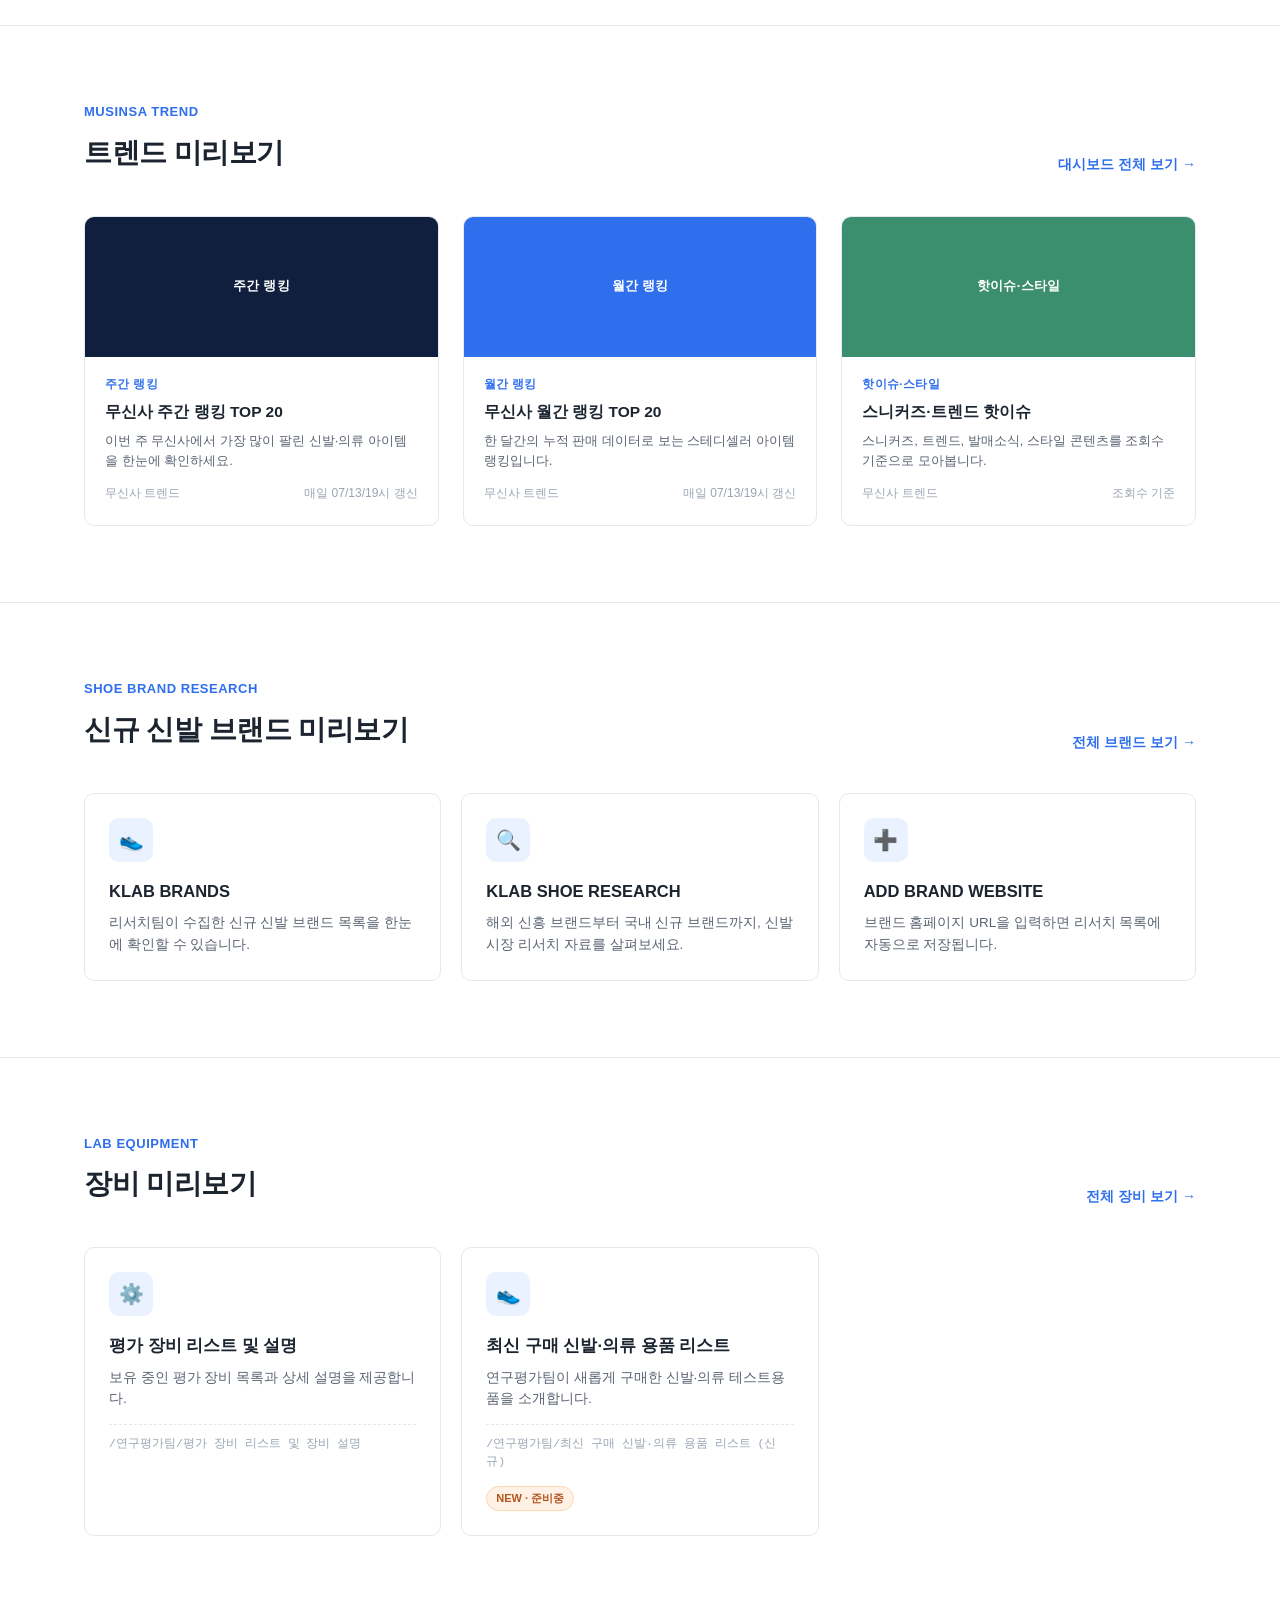
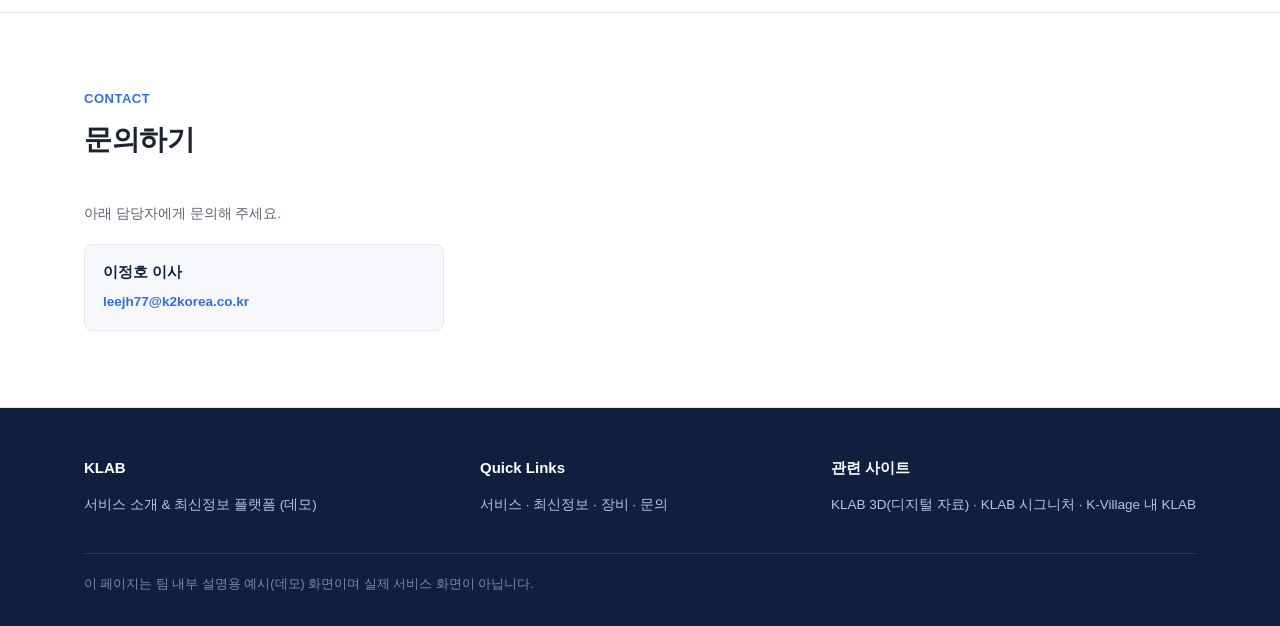
==== commit 40c66b84: "fix: clarify weekly news labels and Korean copy" ====
--- a/index.html
+++ b/index.html
@@ -88,9 +88,9 @@
         <div class="news-thumb" style="background:#0f1f3d;">산업 트렌드</div>
         <div class="news-body">
           <span class="news-cat">산업 트렌드</span>
-          <h4>글로벌 패션·풋웨어 시장 거시 트렌드 리포트</h4>
-          <p>업계 전반의 거시적 트렌드 자료를 바탕으로 작성되었습니다.</p>
-          <div class="news-meta"><span>연구개발팀</span><span>?? ??</span></div>
+          <h4>글로벌·국내 주간 주요 뉴스</h4>
+          <p>최근 7일 발행 기사 중 글로벌 주요 이슈와 국내 주요 이슈 10개를 정리합니다.</p>
+          <div class="news-meta"><span>연구개발팀</span><span>주간 뉴스</span></div>
         </div>
       </a>
       <a href="news.html" class="news-card">
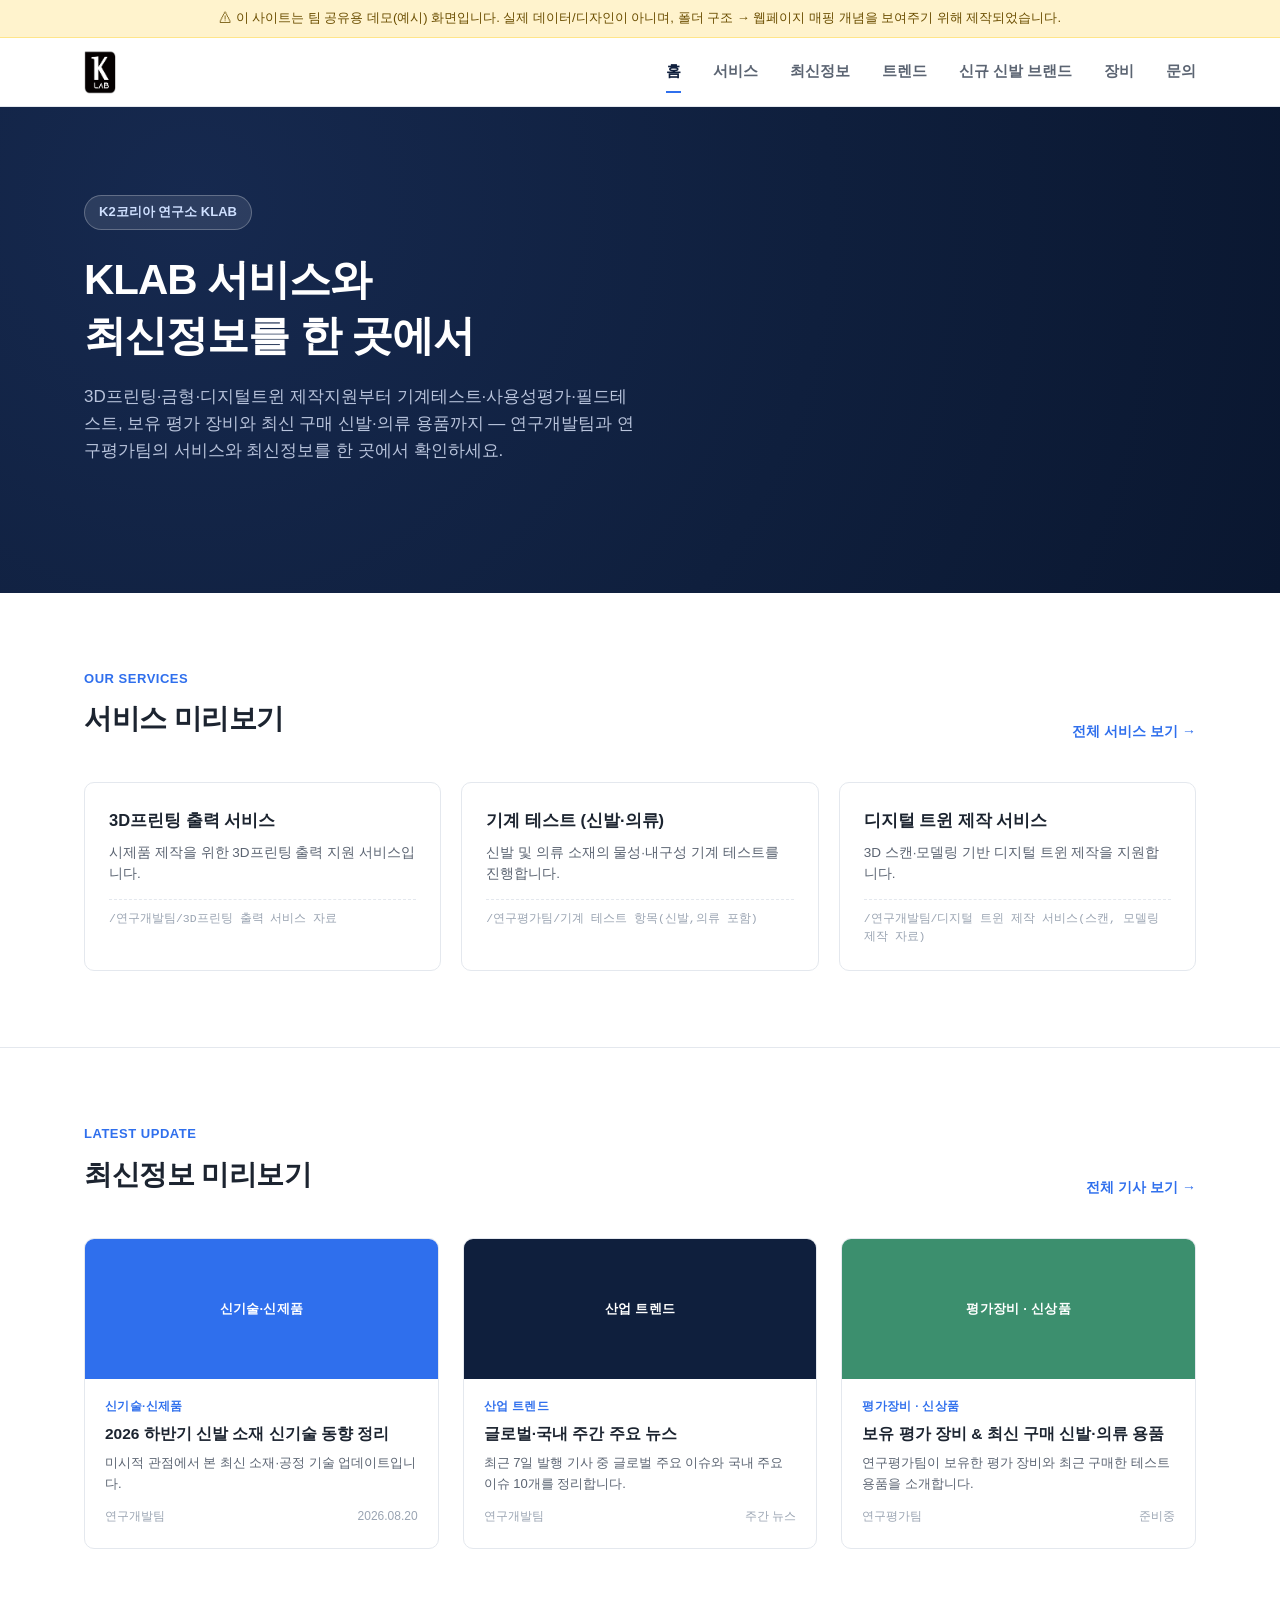
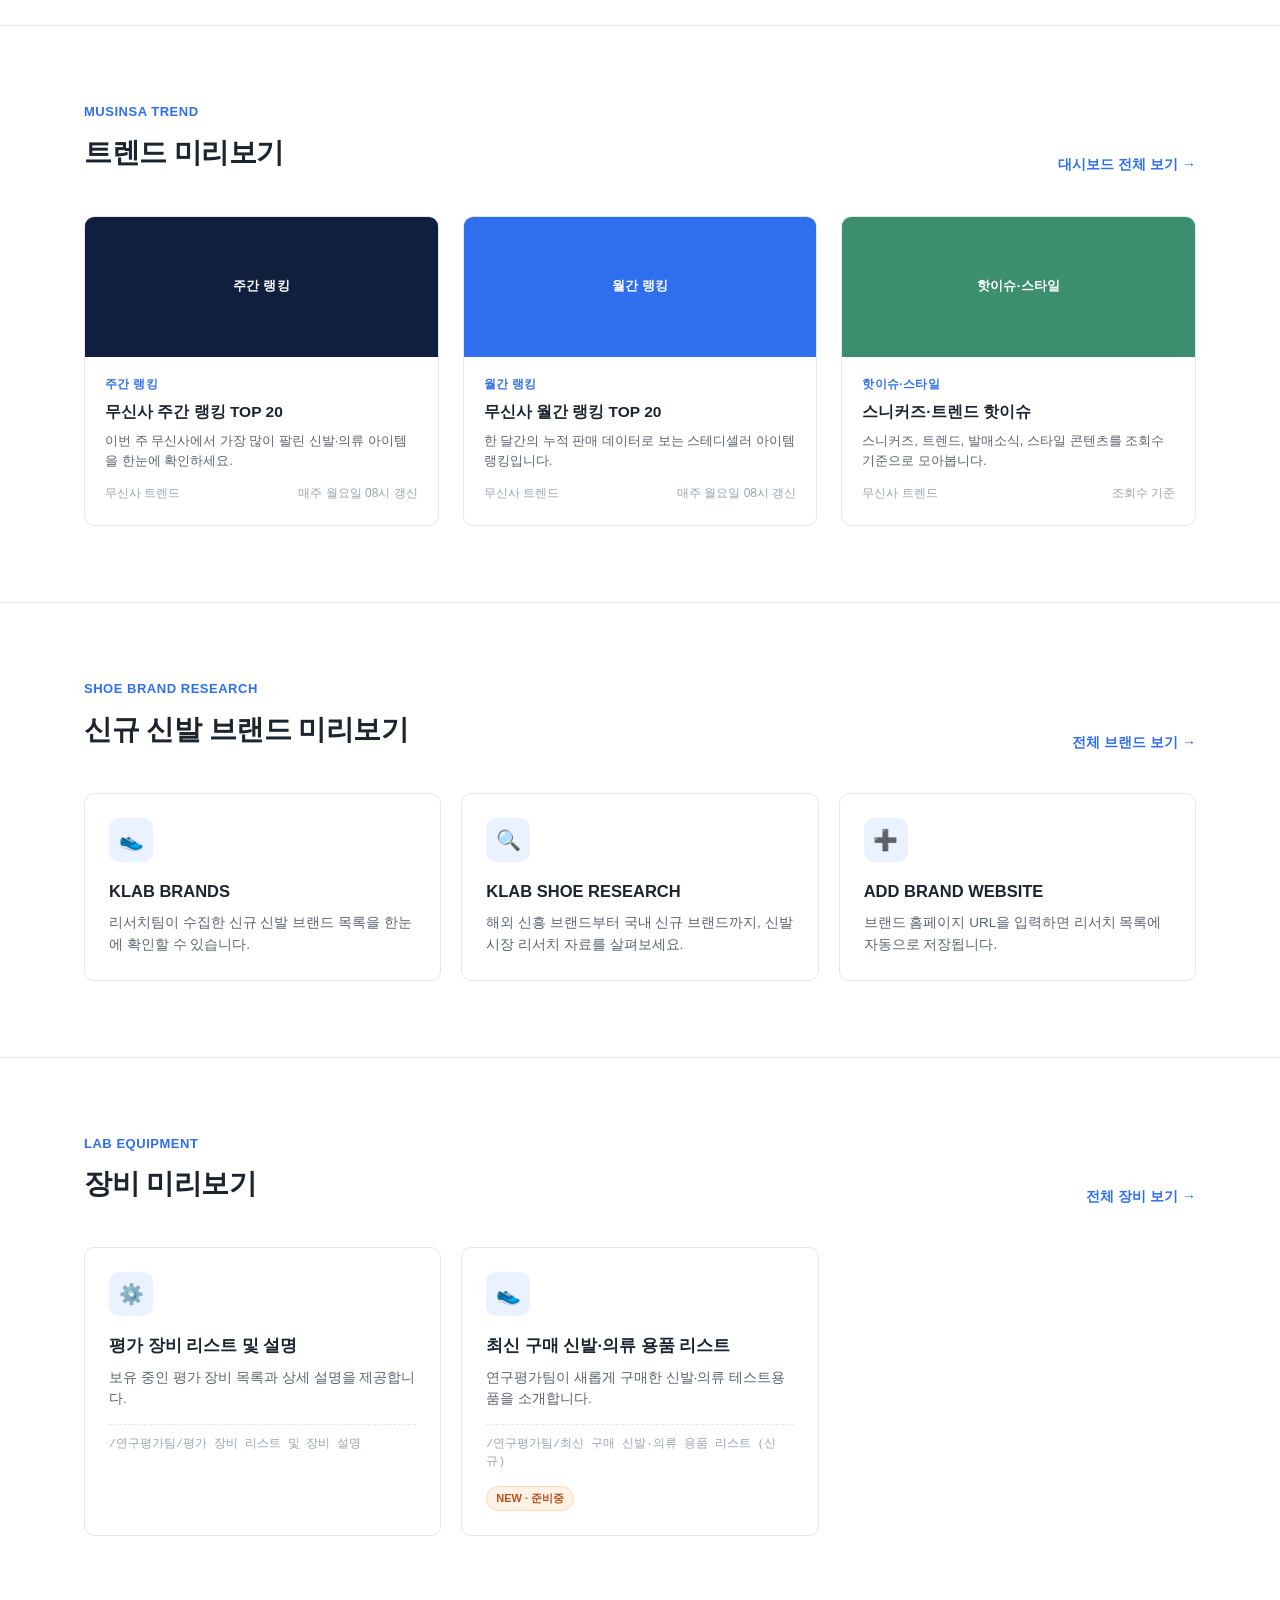
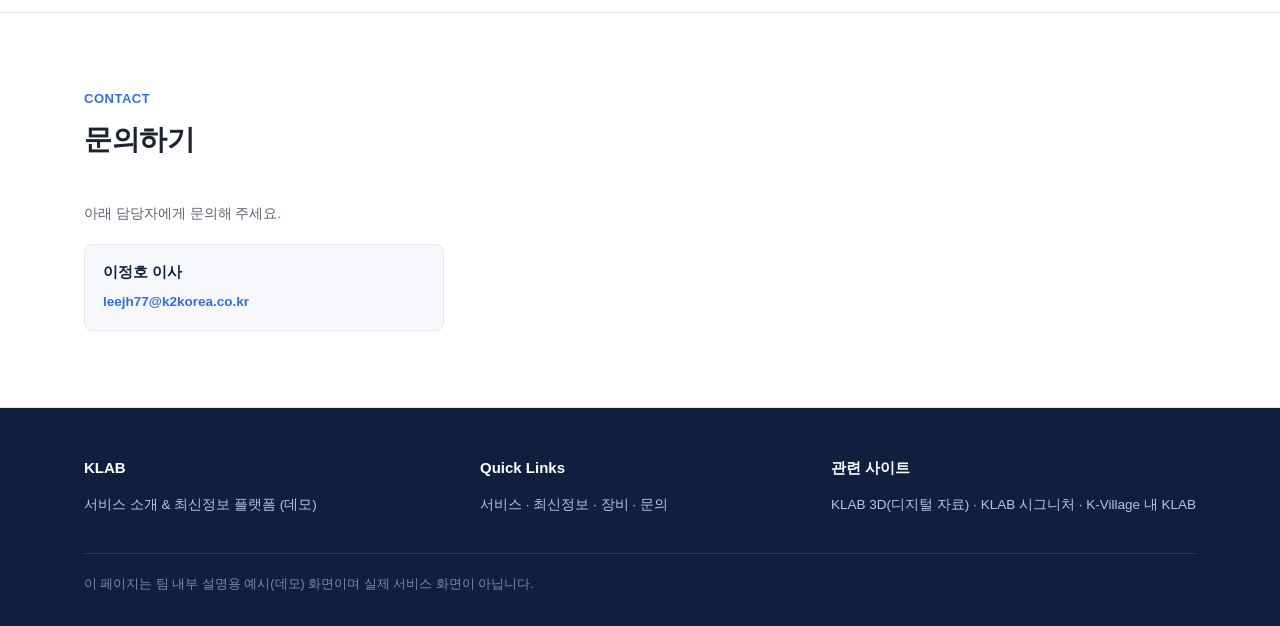
==== commit 58bb5ee5: "chore: schedule musinsa dashboard weekly" ====
--- a/index.html
+++ b/index.html
@@ -123,7 +123,7 @@
           <span class="news-cat">주간 랭킹</span>
           <h4>무신사 주간 랭킹 TOP 20</h4>
           <p>이번 주 무신사에서 가장 많이 팔린 신발·의류 아이템을 한눈에 확인하세요.</p>
-          <div class="news-meta"><span>무신사 트렌드</span><span>매일 07/13/19시 갱신</span></div>
+          <div class="news-meta"><span>무신사 트렌드</span><span>매주 월요일 08시 갱신</span></div>
         </div>
       </a>
       <a href="dashboard.html" class="news-card">
@@ -132,7 +132,7 @@
           <span class="news-cat">월간 랭킹</span>
           <h4>무신사 월간 랭킹 TOP 20</h4>
           <p>한 달간의 누적 판매 데이터로 보는 스테디셀러 아이템 랭킹입니다.</p>
-          <div class="news-meta"><span>무신사 트렌드</span><span>매일 07/13/19시 갱신</span></div>
+          <div class="news-meta"><span>무신사 트렌드</span><span>매주 월요일 08시 갱신</span></div>
         </div>
       </a>
       <a href="dashboard.html" class="news-card">
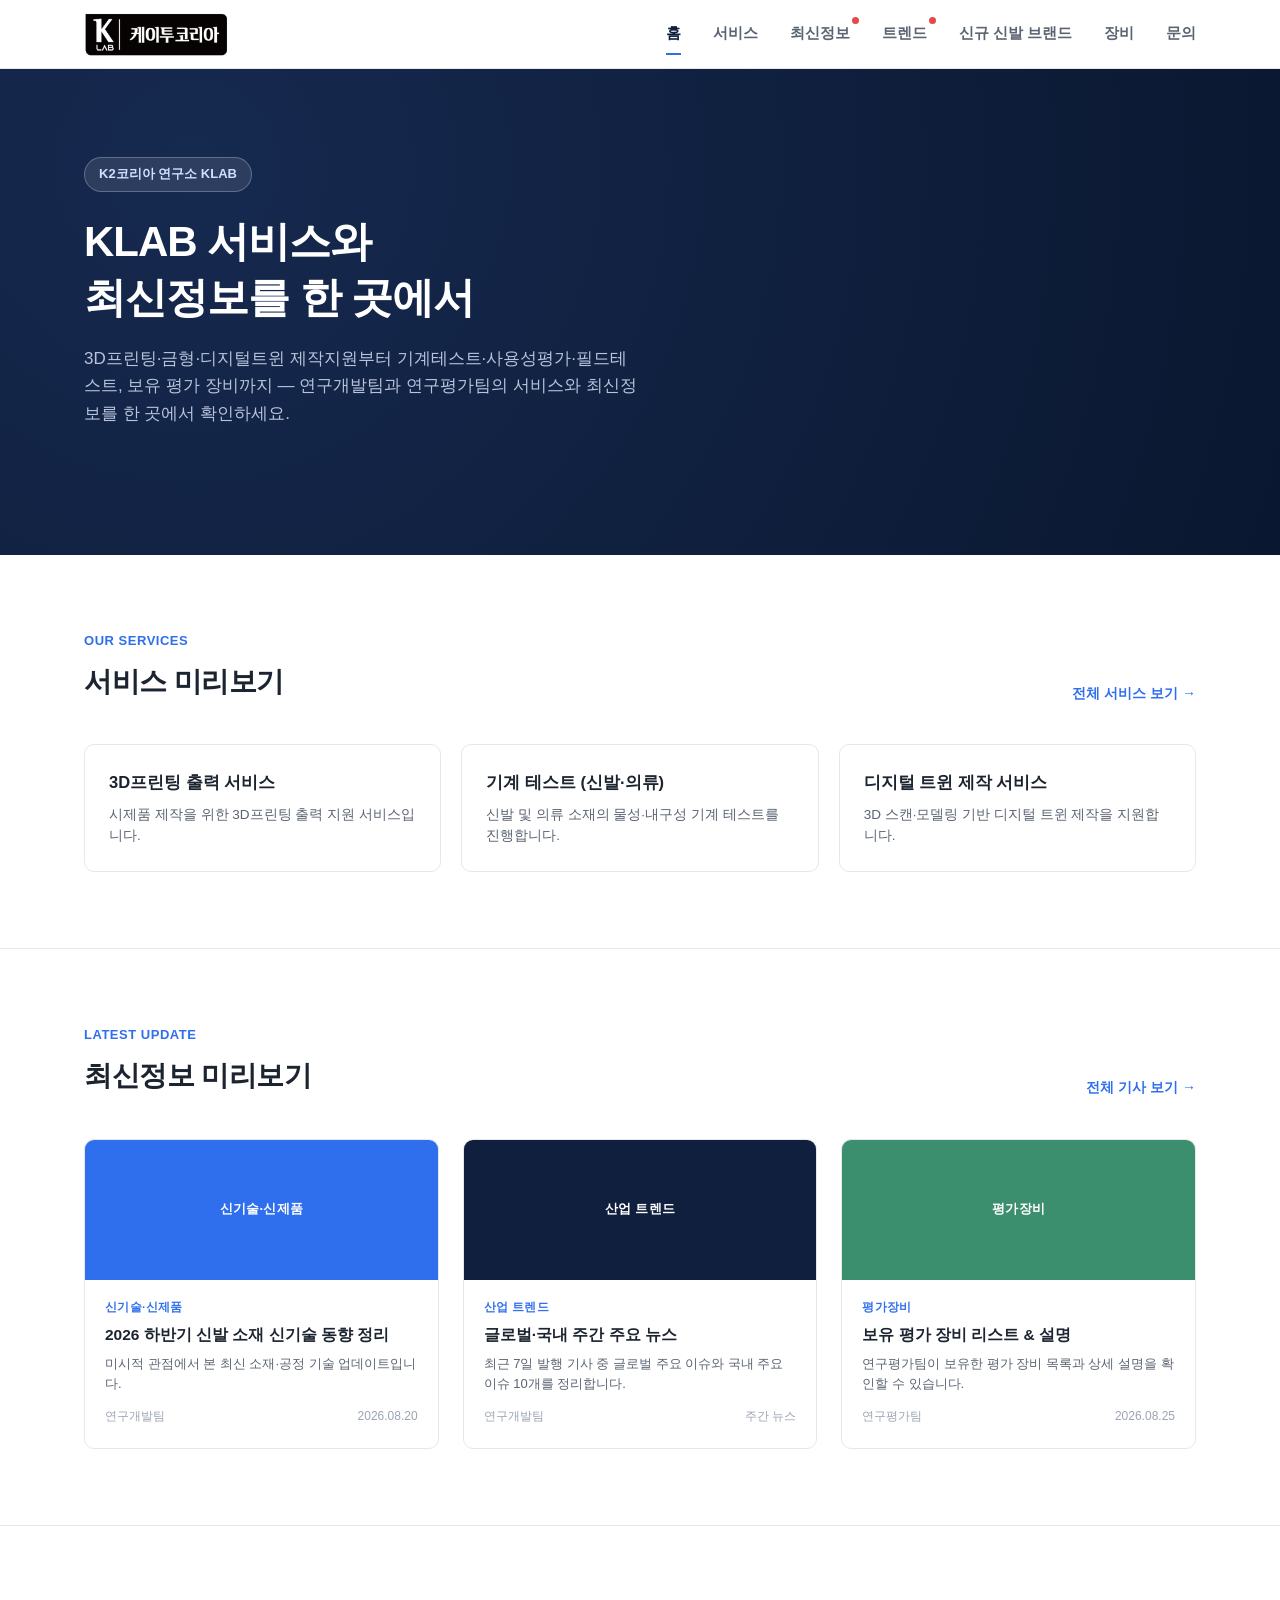
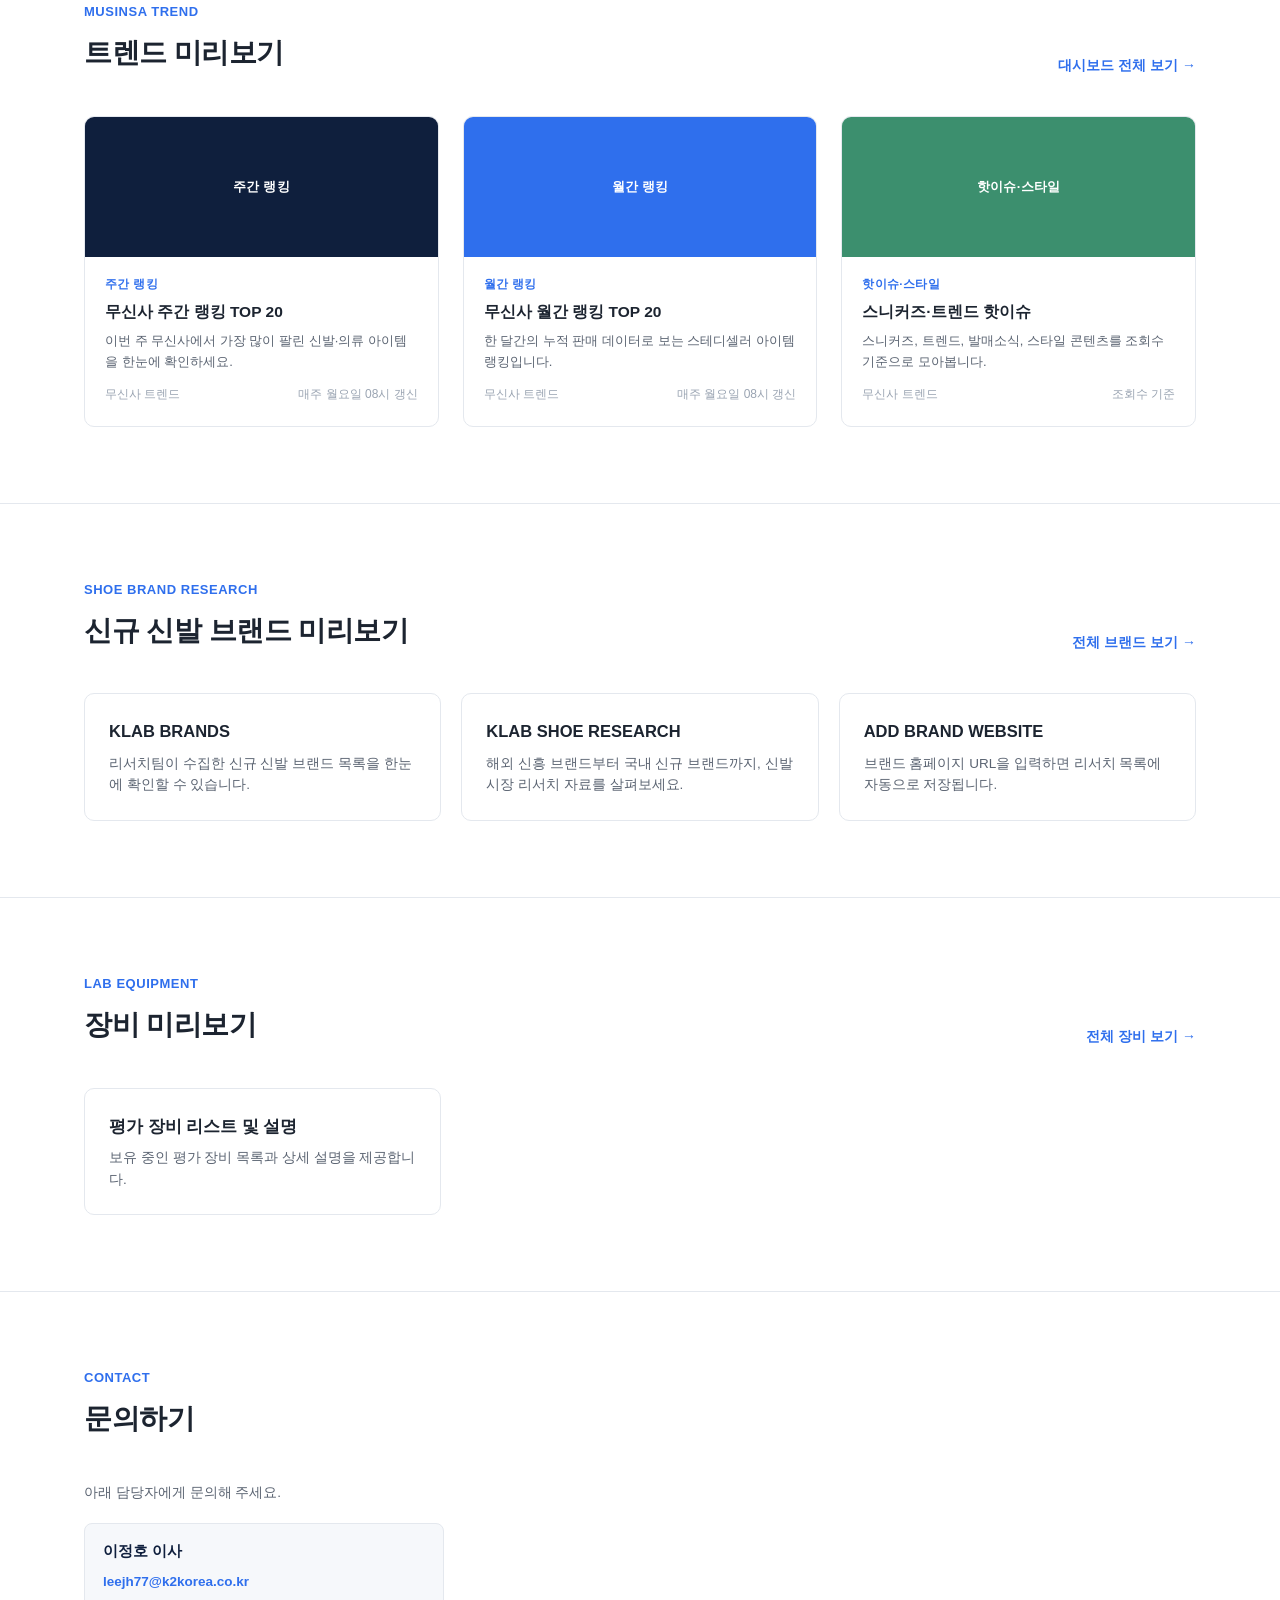
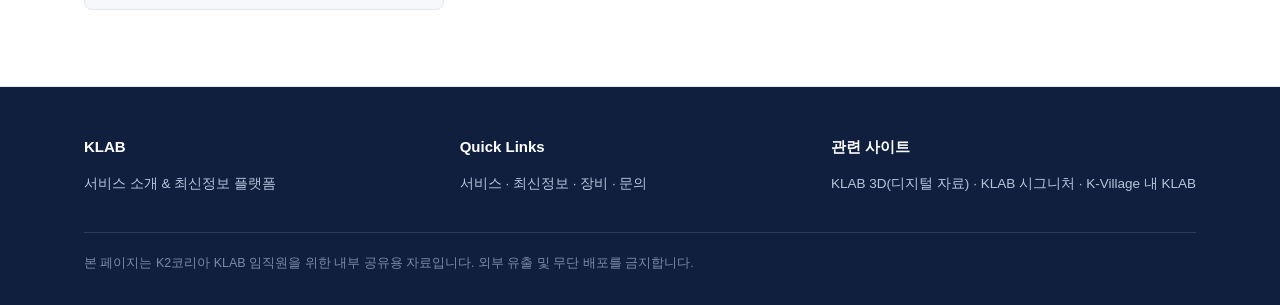
==== commit 0eb3ee27: "launch: remove demo framing, update logo, refresh services/news/equipment content - Swap in new K2코리" ====
--- a/index.html
+++ b/index.html
@@ -9,7 +9,6 @@
 </head>
 <body>
 
-<div class="demo-banner">⚠ 이 사이트는 팀 공유용 데모(예시) 화면입니다. 실제 데이터/디자인이 아니며, 폴더 구조 → 웹페이지 매핑 개념을 보여주기 위해 제작되었습니다.</div>
 
 <header class="site-header">
   <div class="wrap nav-row">
@@ -30,7 +29,7 @@
   <div class="wrap">
     <span class="eyebrow">K2코리아 연구소 KLAB</span>
     <h1>KLAB 서비스와<br>최신정보를 한 곳에서</h1>
-    <p>3D프린팅·금형·디지털트윈 제작지원부터 기계테스트·사용성평가·필드테스트, 보유 평가 장비와 최신 구매 신발·의류 용품까지 — 연구개발팀과 연구평가팀의 서비스와 최신정보를 한 곳에서 확인하세요.</p>
+    <p>3D프린팅·금형·디지털트윈 제작지원부터 기계테스트·사용성평가·필드테스트, 보유 평가 장비까지 — 연구개발팀과 연구평가팀의 서비스와 최신정보를 한 곳에서 확인하세요.</p>
   </div>
 </section>
 
@@ -48,17 +47,14 @@
       <a href="service-3dprint.html" class="card">
         <h4>3D프린팅 출력 서비스</h4>
         <p>시제품 제작을 위한 3D프린팅 출력 지원 서비스입니다.</p>
-        <div class="src-path">/연구개발팀/3D프린팅 출력 서비스 자료</div>
-      </a>
-      <div class="card js-wip" data-wip="기계 테스트 (신발·의류)">
+      </a>
+      <a href="service-mechtest.html" class="card">
         <h4>기계 테스트 (신발·의류)</h4>
         <p>신발 및 의류 소재의 물성·내구성 기계 테스트를 진행합니다.</p>
-        <div class="src-path">/연구평가팀/기계 테스트 항목(신발,의류 포함)</div>
-      </div>
+      </a>
       <a href="service-digitaltwin.html" class="card">
         <h4>디지털 트윈 제작 서비스</h4>
         <p>3D 스캔·모델링 기반 디지털 트윈 제작을 지원합니다.</p>
-        <div class="src-path">/연구개발팀/디지털 트윈 제작 서비스(스캔, 모델링 제작 자료)</div>
       </a>
     </div>
   </div>
@@ -93,13 +89,13 @@
           <div class="news-meta"><span>연구개발팀</span><span>주간 뉴스</span></div>
         </div>
       </a>
-      <a href="news.html" class="news-card">
-        <div class="news-thumb" style="background:#3c8f6e;">평가장비 · 신상품</div>
-        <div class="news-body">
-          <span class="news-cat">평가장비 · 신상품</span>
-          <h4>보유 평가 장비 &amp; 최신 구매 신발·의류 용품</h4>
-          <p>연구평가팀이 보유한 평가 장비와 최근 구매한 테스트용품을 소개합니다.</p>
-          <div class="news-meta"><span>연구평가팀</span><span>준비중</span></div>
+      <a href="equipment.html" class="news-card">
+        <div class="news-thumb" style="background:#3c8f6e;">평가장비</div>
+        <div class="news-body">
+          <span class="news-cat">평가장비</span>
+          <h4>보유 평가 장비 리스트 &amp; 설명</h4>
+          <p>연구평가팀이 보유한 평가 장비 목록과 상세 설명을 확인할 수 있습니다.</p>
+          <div class="news-meta"><span>연구평가팀</span><span>2026.08.25</span></div>
         </div>
       </a>
     </div>
@@ -160,17 +156,14 @@
 
     <div class="card-grid">
       <a class="card" href="https://klab-shoe-research.pages.dev/" target="_blank" rel="noopener">
-        <div class="icon">👟</div>
         <h4>KLAB BRANDS</h4>
         <p>리서치팀이 수집한 신규 신발 브랜드 목록을 한눈에 확인할 수 있습니다.</p>
       </a>
       <a class="card" href="https://klab-shoe-research.pages.dev/" target="_blank" rel="noopener">
-        <div class="icon">🔍</div>
         <h4>KLAB SHOE RESEARCH</h4>
         <p>해외 신흥 브랜드부터 국내 신규 브랜드까지, 신발 시장 리서치 자료를 살펴보세요.</p>
       </a>
       <a class="card" href="https://klab-shoe-research.pages.dev/" target="_blank" rel="noopener">
-        <div class="icon">➕</div>
         <h4>ADD BRAND WEBSITE</h4>
         <p>브랜드 홈페이지 URL을 입력하면 리서치 목록에 자동으로 저장됩니다.</p>
       </a>
@@ -189,19 +182,10 @@
     </div>
 
     <div class="card-grid">
-      <div class="card js-wip" data-wip="평가 장비 리스트 및 설명">
-        <div class="icon">⚙️</div>
+      <a href="equipment.html" class="card">
         <h4>평가 장비 리스트 및 설명</h4>
         <p>보유 중인 평가 장비 목록과 상세 설명을 제공합니다.</p>
-        <div class="src-path">/연구평가팀/평가 장비 리스트 및 장비 설명</div>
-      </div>
-      <div class="card js-wip" data-wip="최신 구매 신발·의류 용품 리스트">
-        <div class="icon">👟</div>
-        <h4>최신 구매 신발·의류 용품 리스트</h4>
-        <p>연구평가팀이 새롭게 구매한 신발·의류 테스트용품을 소개합니다.</p>
-        <div class="src-path">/연구평가팀/최신 구매 신발·의류 용품 리스트 (신규)</div>
-        <span class="badge-soon">NEW · 준비중</span>
-      </div>
+      </a>
     </div>
   </div>
 </section>
@@ -228,7 +212,7 @@
     <div class="foot-top">
       <div>
         <h5>KLAB</h5>
-        <p>서비스 소개 &amp; 최신정보 플랫폼 (데모)</p>
+        <p>서비스 소개 &amp; 최신정보 플랫폼</p>
       </div>
       <div>
         <h5>Quick Links</h5>
@@ -239,7 +223,7 @@
         <p><a href="https://www.instagram.com/klab_3d/" target="_blank" rel="noopener">KLAB 3D(디지털 자료)</a> · <a href="https://www.instagram.com/klab.signature/" target="_blank" rel="noopener">KLAB 시그니처</a> · <a href="https://www.k-village.co.kr/k-lab/is" target="_blank" rel="noopener">K-Village 내 KLAB</a></p>
       </div>
     </div>
-    <div class="foot-bottom">이 페이지는 팀 내부 설명용 예시(데모) 화면이며 실제 서비스 화면이 아닙니다.</div>
+    <div class="foot-bottom">본 페이지는 K2코리아 KLAB 임직원을 위한 내부 공유용 자료입니다. 외부 유출 및 무단 배포를 금지합니다.</div>
   </div>
 </footer>
 
@@ -256,15 +240,6 @@
   </div>
 </div>
 
-<!-- 작업중 안내 모달 -->
-<div class="modal-overlay" id="wipModal">
-  <div class="modal-box">
-    <button class="modal-close" id="wipModalClose" aria-label="닫기">×</button>
-    <span class="wip-icon">🚧</span>
-    <h3><span id="wipModalTitle">이 기능은</span> 준비 중입니다</h3>
-    <p class="modal-sub">아직 구체적인 계획이 확정되지 않아 곧 준비해서 찾아뵙겠습니다. 조금만 기다려주세요!</p>
-  </div>
-</div>
 
 <script src="js/main.js"></script>
 </body>
--- a/css/style.css
+++ b/css/style.css
@@ -85,6 +85,7 @@
 }
 
 nav.main-nav a {
+  position: relative;
   font-size: 15px;
   font-weight: 600;
   color: var(--color-text-muted);
@@ -97,6 +98,28 @@
 nav.main-nav a.active {
   color: var(--color-navy);
   border-bottom-color: var(--color-accent);
+}
+
+/* ---------- 콘텐츠 업데이트 표시 (nav dot) ---------- */
+.nav-update-dot {
+  position: absolute;
+  top: 4px;
+  right: -9px;
+  width: 7px;
+  height: 7px;
+  border-radius: 50%;
+  background: #e5484d;
+  box-shadow: 0 0 0 2px var(--color-bg);
+  animation: nav-update-pulse 1.8s ease-in-out infinite;
+}
+
+@keyframes nav-update-pulse {
+  0%, 100% { opacity: 1; transform: scale(1); }
+  50% { opacity: .55; transform: scale(1.25); }
+}
+
+@media (prefers-reduced-motion: reduce) {
+  .nav-update-dot { animation: none; }
 }
 
 /* ---------- Hero ---------- */
@@ -225,16 +248,6 @@
   margin: 0;
 }
 
-.team-group-head .folder-path {
-  font-size: 12.5px;
-  color: var(--color-text-muted);
-  background: var(--color-bg-soft);
-  border: 1px solid var(--color-border);
-  padding: 3px 10px;
-  border-radius: 6px;
-  font-family: Consolas, "SF Mono", monospace;
-}
-
 /* ---------- Card grids ---------- */
 .card-grid {
   display: grid;
@@ -277,15 +290,6 @@
   margin: 0;
   font-size: 13.5px;
   color: var(--color-text-muted);
-}
-
-.card .src-path {
-  margin-top: 14px;
-  font-size: 11.5px;
-  color: #9aa4b2;
-  font-family: Consolas, "SF Mono", monospace;
-  border-top: 1px dashed var(--color-border);
-  padding-top: 10px;
 }
 
 /* ---------- News grid ---------- */
@@ -629,19 +633,6 @@
   display: block;
 }
 
-/* ---------- Mapping note box ---------- */
-.mapping-note {
-  background: var(--color-bg-soft);
-  border: 1px dashed #c7d1e0;
-  border-radius: var(--radius);
-  padding: 18px 22px;
-  font-size: 13.5px;
-  color: var(--color-text-muted);
-  margin-bottom: 40px;
-}
-
-.mapping-note b { color: var(--color-navy); }
-
 /* ---------- Footer ---------- */
 footer.site-footer {
   background: var(--color-navy);
@@ -702,17 +693,12 @@
   object-fit: cover;
 }
 
-.equip-thumb-fallback .icon {
-  width: 56px;
-  height: 56px;
-  margin-bottom: 0;
-  font-size: 26px;
-}
-
-.equip-card .icon-mech { background: var(--color-accent-light); color: var(--color-accent); }
-.equip-card .icon-user { background: #e5f5ee; color: #1f7a53; }
-.equip-card .icon-field { background: #fff1e6; color: #b3541e; }
-.equip-card .icon-common { background: #eef0f4; color: #5b6472; }
+.equip-thumb-label {
+  font-size: 12.5px;
+  font-weight: 600;
+  color: #9aa4b2;
+  letter-spacing: .02em;
+}
 
 .equip-body {
   padding: 20px 22px 22px;
@@ -775,8 +761,10 @@
   object-fit: cover;
 }
 
-.equip-modal-icon {
-  font-size: 56px;
+.equip-modal-fallback {
+  font-size: 14px;
+  font-weight: 600;
+  color: #9aa4b2;
 }
 
 .equip-modal-box .news-cat {
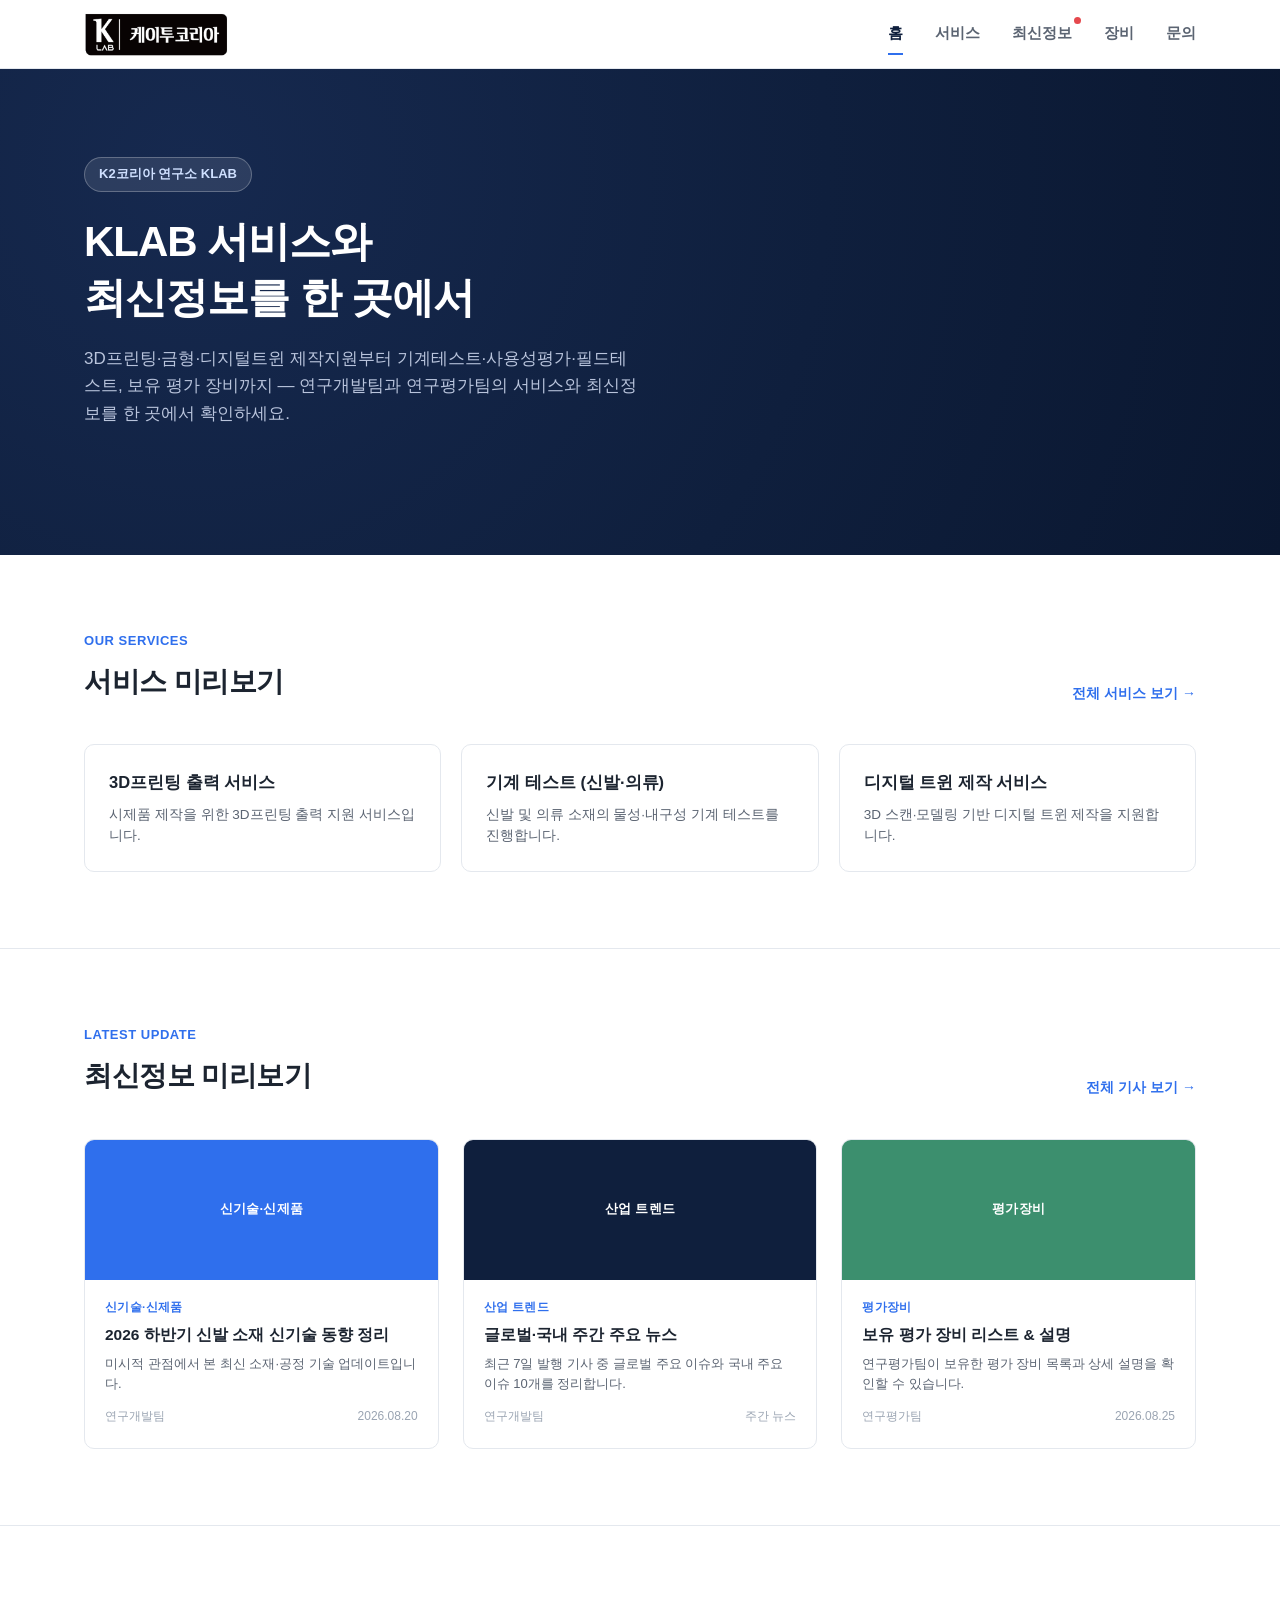
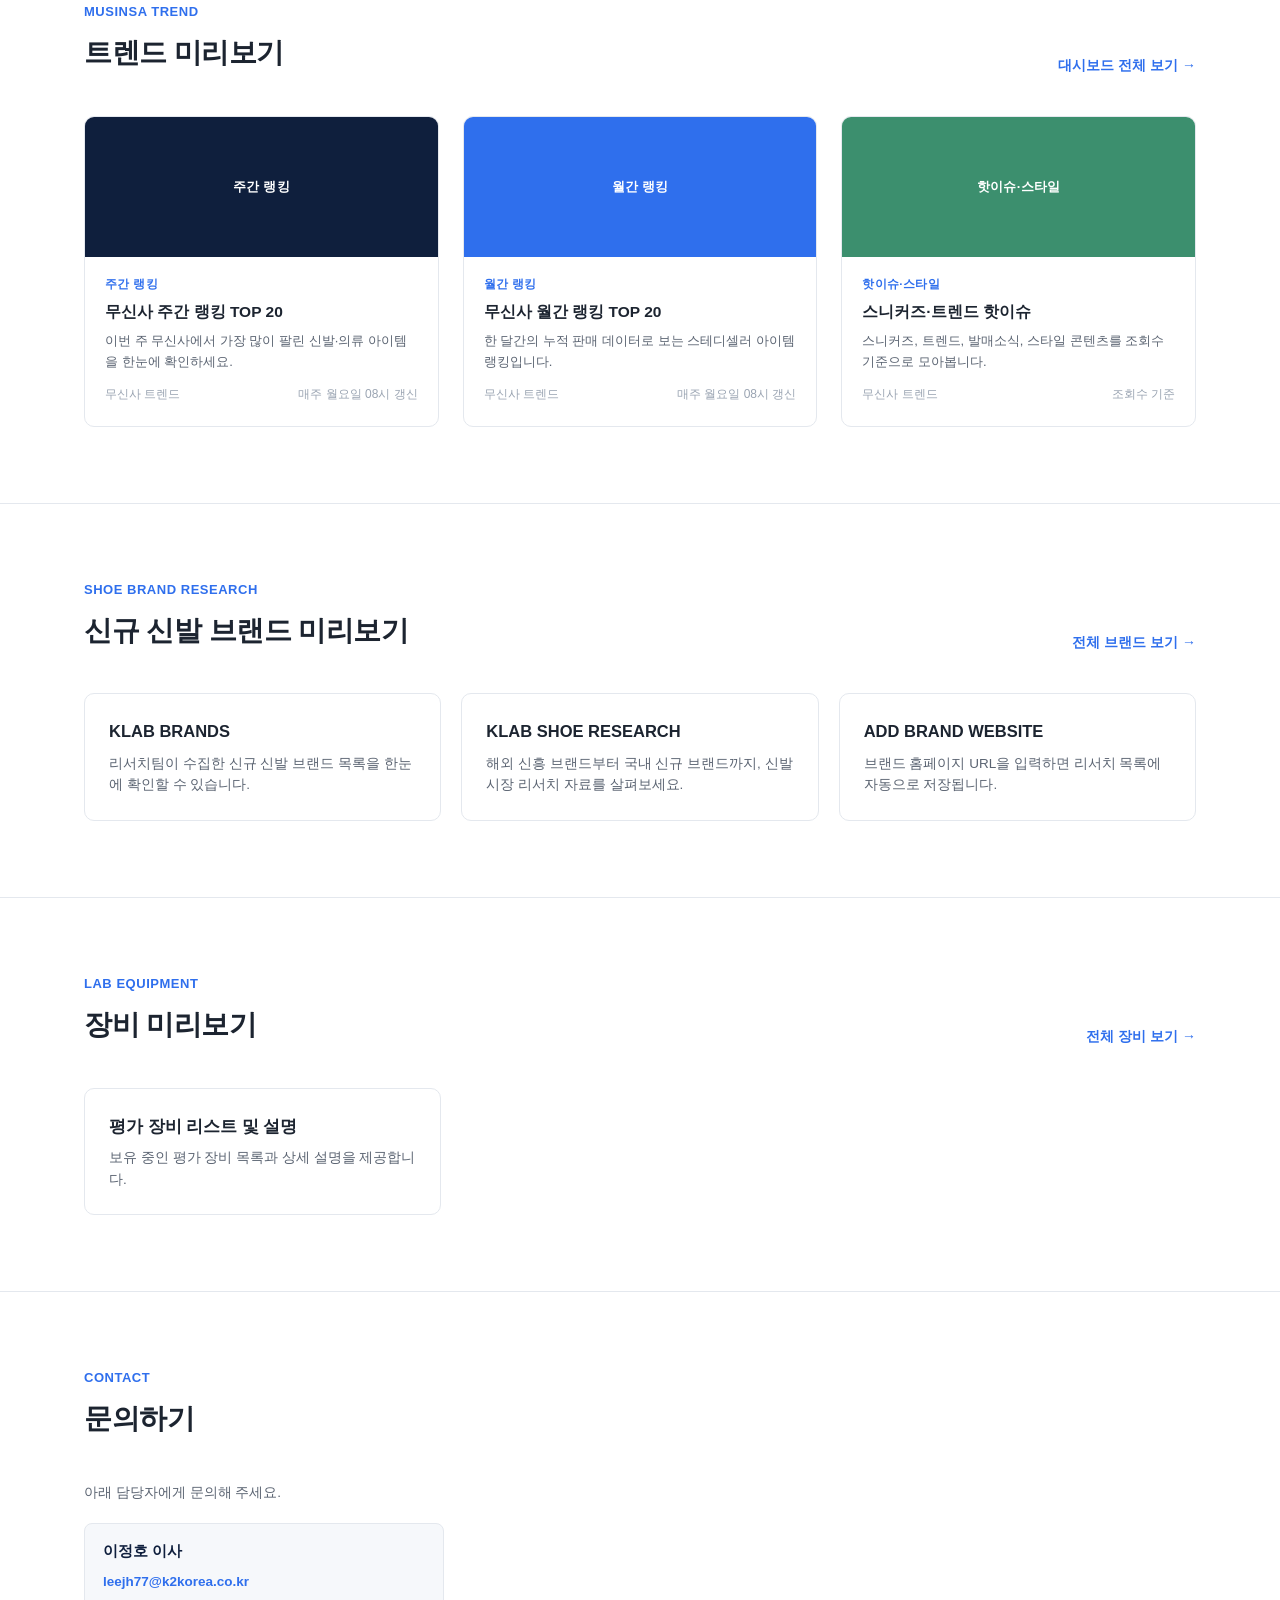
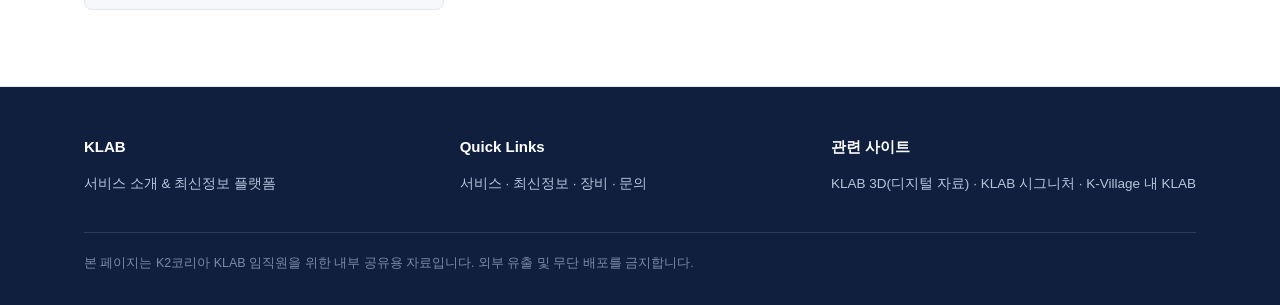
==== commit bea58eee: "reorganize nav: fold 트렌드 and 신규 신발 브랜드 into 최신정보 - Remove 트렌드/신규 신발 브랜드 from the top nav (was duplic" ====
--- a/index.html
+++ b/index.html
@@ -17,8 +17,6 @@
       <a href="index.html" class="active">홈</a>
       <a href="services.html">서비스</a>
       <a href="news.html">최신정보</a>
-      <a href="dashboard.html">트렌드</a>
-      <a href="https://klab-shoe-research.pages.dev/" target="_blank" rel="noopener">신규 신발 브랜드</a>
       <a href="infra.html">장비</a>
       <a href="#" class="js-contact">문의</a>
     </nav>
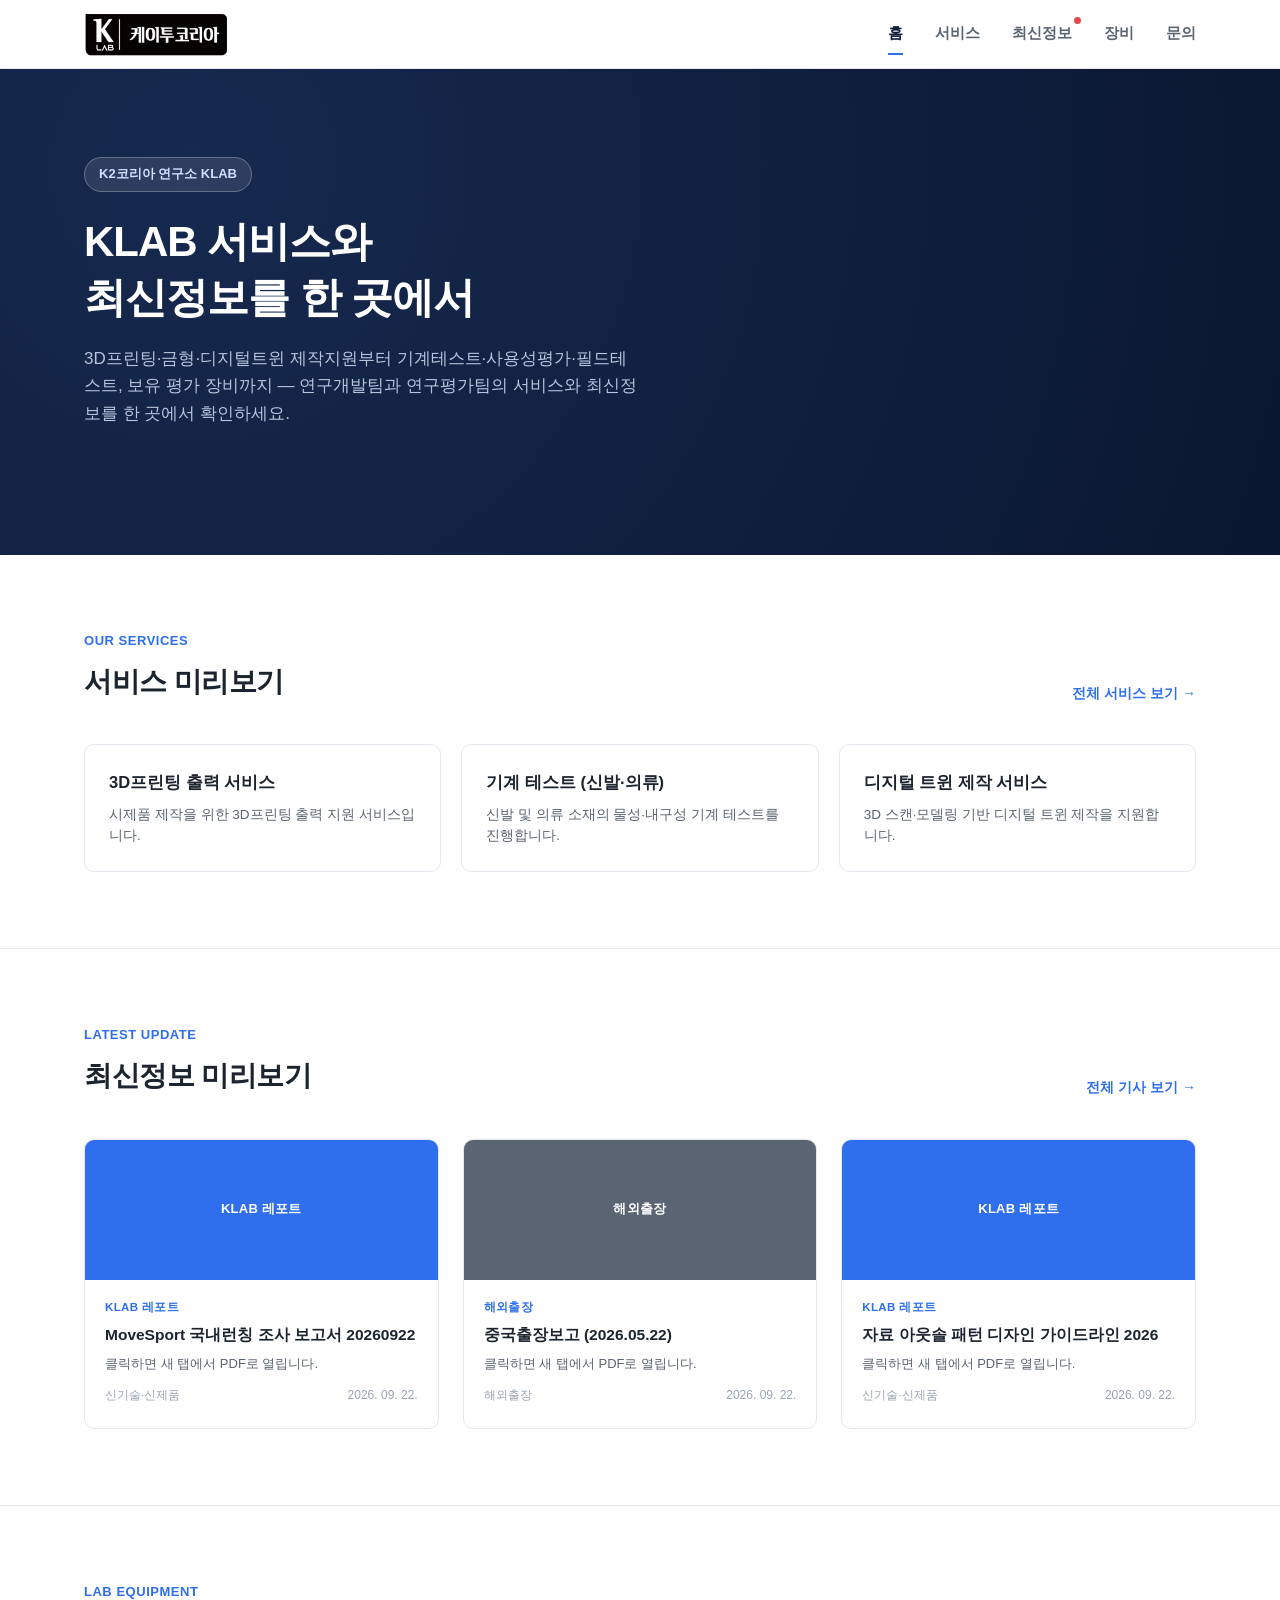
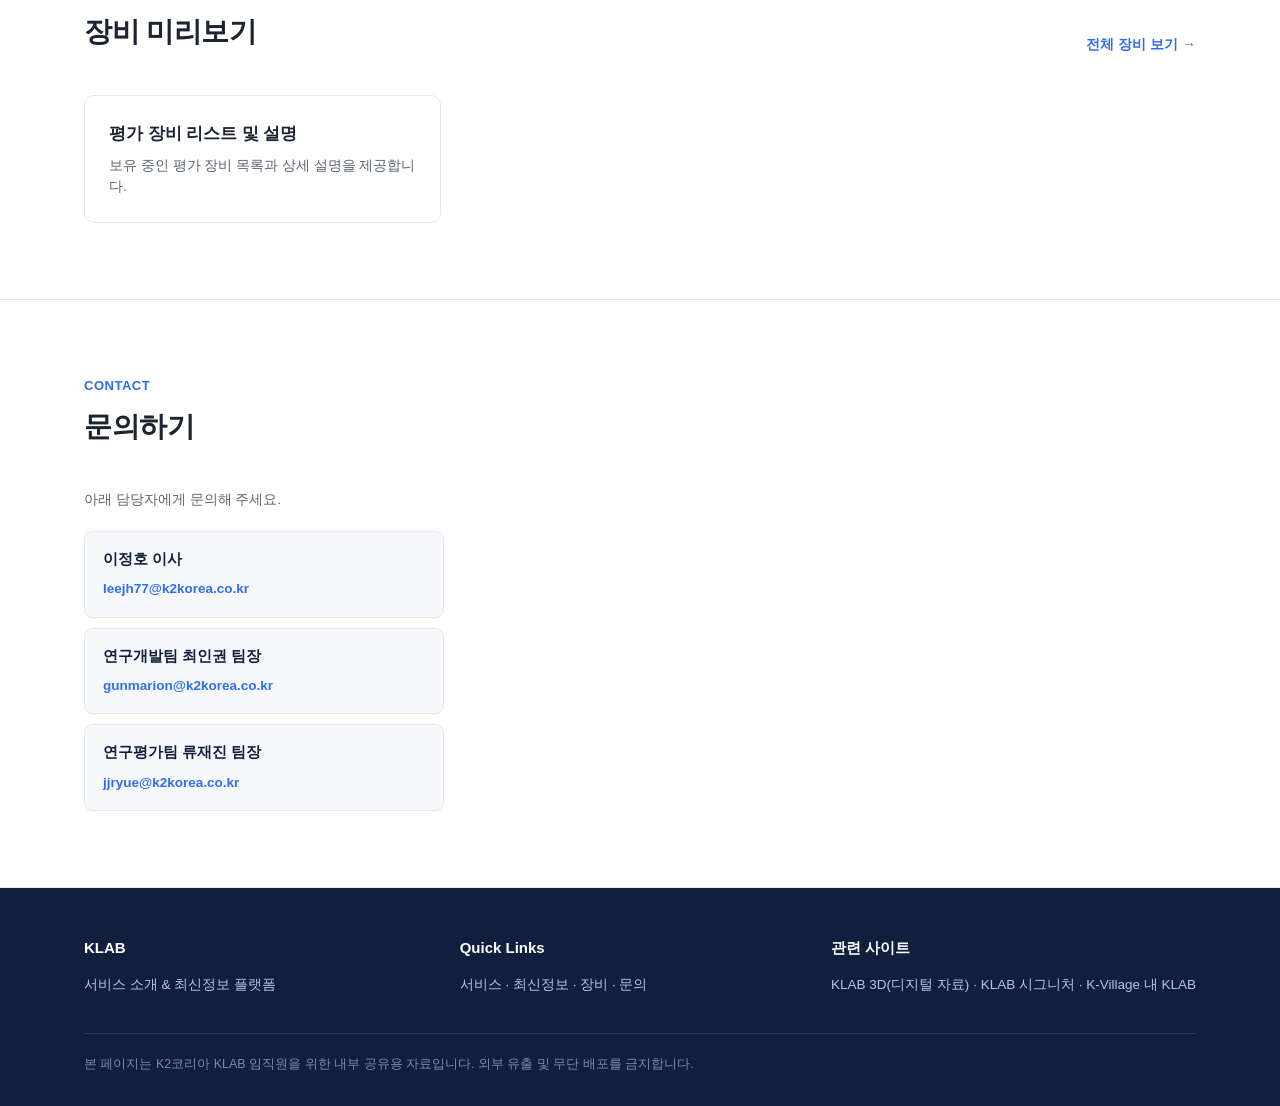
==== commit 3cd3af64: "feat: rework homepage previews and rename 글로벌 뉴스 tab - index.html: drop the static 트렌드/신규 신발 브랜드 pre" ====
--- a/index.html
+++ b/index.html
@@ -68,103 +68,8 @@
       <a href="news.html" class="more-link">전체 기사 보기 →</a>
     </div>
 
-    <div class="news-grid">
-      <a href="news.html" class="news-card">
-        <div class="news-thumb" style="background:#2f6fed;">신기술·신제품</div>
-        <div class="news-body">
-          <span class="news-cat">신기술·신제품</span>
-          <h4>2026 하반기 신발 소재 신기술 동향 정리</h4>
-          <p>미시적 관점에서 본 최신 소재·공정 기술 업데이트입니다.</p>
-          <div class="news-meta"><span>연구개발팀</span><span>2026.08.20</span></div>
-        </div>
-      </a>
-      <a href="news.html" class="news-card">
-        <div class="news-thumb" style="background:#0f1f3d;">산업 트렌드</div>
-        <div class="news-body">
-          <span class="news-cat">산업 트렌드</span>
-          <h4>글로벌·국내 주간 주요 뉴스</h4>
-          <p>최근 7일 발행 기사 중 글로벌 주요 이슈와 국내 주요 이슈 10개를 정리합니다.</p>
-          <div class="news-meta"><span>연구개발팀</span><span>주간 뉴스</span></div>
-        </div>
-      </a>
-      <a href="equipment.html" class="news-card">
-        <div class="news-thumb" style="background:#3c8f6e;">평가장비</div>
-        <div class="news-body">
-          <span class="news-cat">평가장비</span>
-          <h4>보유 평가 장비 리스트 &amp; 설명</h4>
-          <p>연구평가팀이 보유한 평가 장비 목록과 상세 설명을 확인할 수 있습니다.</p>
-          <div class="news-meta"><span>연구평가팀</span><span>2026.08.25</span></div>
-        </div>
-      </a>
-    </div>
-  </div>
-</section>
-
-<section class="block">
-  <div class="wrap">
-    <div class="block-head">
-      <div>
-        <span class="tag">Musinsa Trend</span>
-        <h2>트렌드 미리보기</h2>
-      </div>
-      <a href="dashboard.html" class="more-link">대시보드 전체 보기 →</a>
-    </div>
-
-    <div class="news-grid">
-      <a href="dashboard.html" class="news-card">
-        <div class="news-thumb" style="background:#0f1f3d;">주간 랭킹</div>
-        <div class="news-body">
-          <span class="news-cat">주간 랭킹</span>
-          <h4>무신사 주간 랭킹 TOP 20</h4>
-          <p>이번 주 무신사에서 가장 많이 팔린 신발·의류 아이템을 한눈에 확인하세요.</p>
-          <div class="news-meta"><span>무신사 트렌드</span><span>매주 월요일 08시 갱신</span></div>
-        </div>
-      </a>
-      <a href="dashboard.html" class="news-card">
-        <div class="news-thumb" style="background:#2f6fed;">월간 랭킹</div>
-        <div class="news-body">
-          <span class="news-cat">월간 랭킹</span>
-          <h4>무신사 월간 랭킹 TOP 20</h4>
-          <p>한 달간의 누적 판매 데이터로 보는 스테디셀러 아이템 랭킹입니다.</p>
-          <div class="news-meta"><span>무신사 트렌드</span><span>매주 월요일 08시 갱신</span></div>
-        </div>
-      </a>
-      <a href="dashboard.html" class="news-card">
-        <div class="news-thumb" style="background:#3c8f6e;">핫이슈·스타일</div>
-        <div class="news-body">
-          <span class="news-cat">핫이슈·스타일</span>
-          <h4>스니커즈·트렌드 핫이슈</h4>
-          <p>스니커즈, 트렌드, 발매소식, 스타일 콘텐츠를 조회수 기준으로 모아봅니다.</p>
-          <div class="news-meta"><span>무신사 트렌드</span><span>조회수 기준</span></div>
-        </div>
-      </a>
-    </div>
-  </div>
-</section>
-
-<section class="block">
-  <div class="wrap">
-    <div class="block-head">
-      <div>
-        <span class="tag">Shoe Brand Research</span>
-        <h2>신규 신발 브랜드 미리보기</h2>
-      </div>
-      <a href="https://klab-shoe-research.pages.dev/" target="_blank" rel="noopener" class="more-link">전체 브랜드 보기 →</a>
-    </div>
-
-    <div class="card-grid">
-      <a class="card" href="https://klab-shoe-research.pages.dev/" target="_blank" rel="noopener">
-        <h4>KLAB BRANDS</h4>
-        <p>리서치팀이 수집한 신규 신발 브랜드 목록을 한눈에 확인할 수 있습니다.</p>
-      </a>
-      <a class="card" href="https://klab-shoe-research.pages.dev/" target="_blank" rel="noopener">
-        <h4>KLAB SHOE RESEARCH</h4>
-        <p>해외 신흥 브랜드부터 국내 신규 브랜드까지, 신발 시장 리서치 자료를 살펴보세요.</p>
-      </a>
-      <a class="card" href="https://klab-shoe-research.pages.dev/" target="_blank" rel="noopener">
-        <h4>ADD BRAND WEBSITE</h4>
-        <p>브랜드 홈페이지 URL을 입력하면 리서치 목록에 자동으로 저장됩니다.</p>
-      </a>
+    <div class="news-grid" id="homeNewsPreview" data-loading="true">
+      <p class="modal-sub">최신정보를 불러오는 중입니다…</p>
     </div>
   </div>
 </section>
@@ -202,6 +107,14 @@
       <div class="contact-name">이정호 이사</div>
       <a class="contact-email" href="mailto:leejh77@k2korea.co.kr">leejh77@k2korea.co.kr</a>
     </div>
+    <div class="contact-card">
+      <div class="contact-name">연구개발팀 최인권 팀장</div>
+      <a class="contact-email" href="mailto:gunmarion@k2korea.co.kr">gunmarion@k2korea.co.kr</a>
+    </div>
+    <div class="contact-card">
+      <div class="contact-name">연구평가팀 류재진 팀장</div>
+      <a class="contact-email" href="mailto:jjryue@k2korea.co.kr">jjryue@k2korea.co.kr</a>
+    </div>
   </div>
 </section>
 
@@ -235,10 +148,20 @@
       <div class="contact-name">이정호 이사</div>
       <a class="contact-email" href="mailto:leejh77@k2korea.co.kr">leejh77@k2korea.co.kr</a>
     </div>
+    <div class="contact-card">
+      <div class="contact-name">연구개발팀 최인권 팀장</div>
+      <a class="contact-email" href="mailto:gunmarion@k2korea.co.kr">gunmarion@k2korea.co.kr</a>
+    </div>
+    <div class="contact-card">
+      <div class="contact-name">연구평가팀 류재진 팀장</div>
+      <a class="contact-email" href="mailto:jjryue@k2korea.co.kr">jjryue@k2korea.co.kr</a>
+    </div>
   </div>
 </div>
 
 
 <script src="js/main.js"></script>
+<script src="js/news-policy.js"></script>
+<script src="js/home-preview.js"></script>
 </body>
 </html>
--- a/css/style.css
+++ b/css/style.css
@@ -400,6 +400,7 @@
 }
 
 .filter-tabs button {
+  position: relative;
   border: 1px solid var(--color-border);
   background: #fff;
   padding: 9px 16px;
@@ -408,6 +409,17 @@
   font-weight: 600;
   color: var(--color-text-muted);
   cursor: pointer;
+}
+
+.tab-update-dot {
+  position: absolute;
+  top: -3px;
+  right: -3px;
+  width: 7px;
+  height: 7px;
+  border-radius: 50%;
+  background: #e5484d;
+  box-shadow: 0 0 0 2px #fff;
 }
 
 .filter-tabs button.active {
@@ -557,6 +569,10 @@
   max-width: 360px;
 }
 
+.contact-card + .contact-card {
+  margin-top: 10px;
+}
+
 .contact-name {
   font-size: 14.5px;
   font-weight: 700;
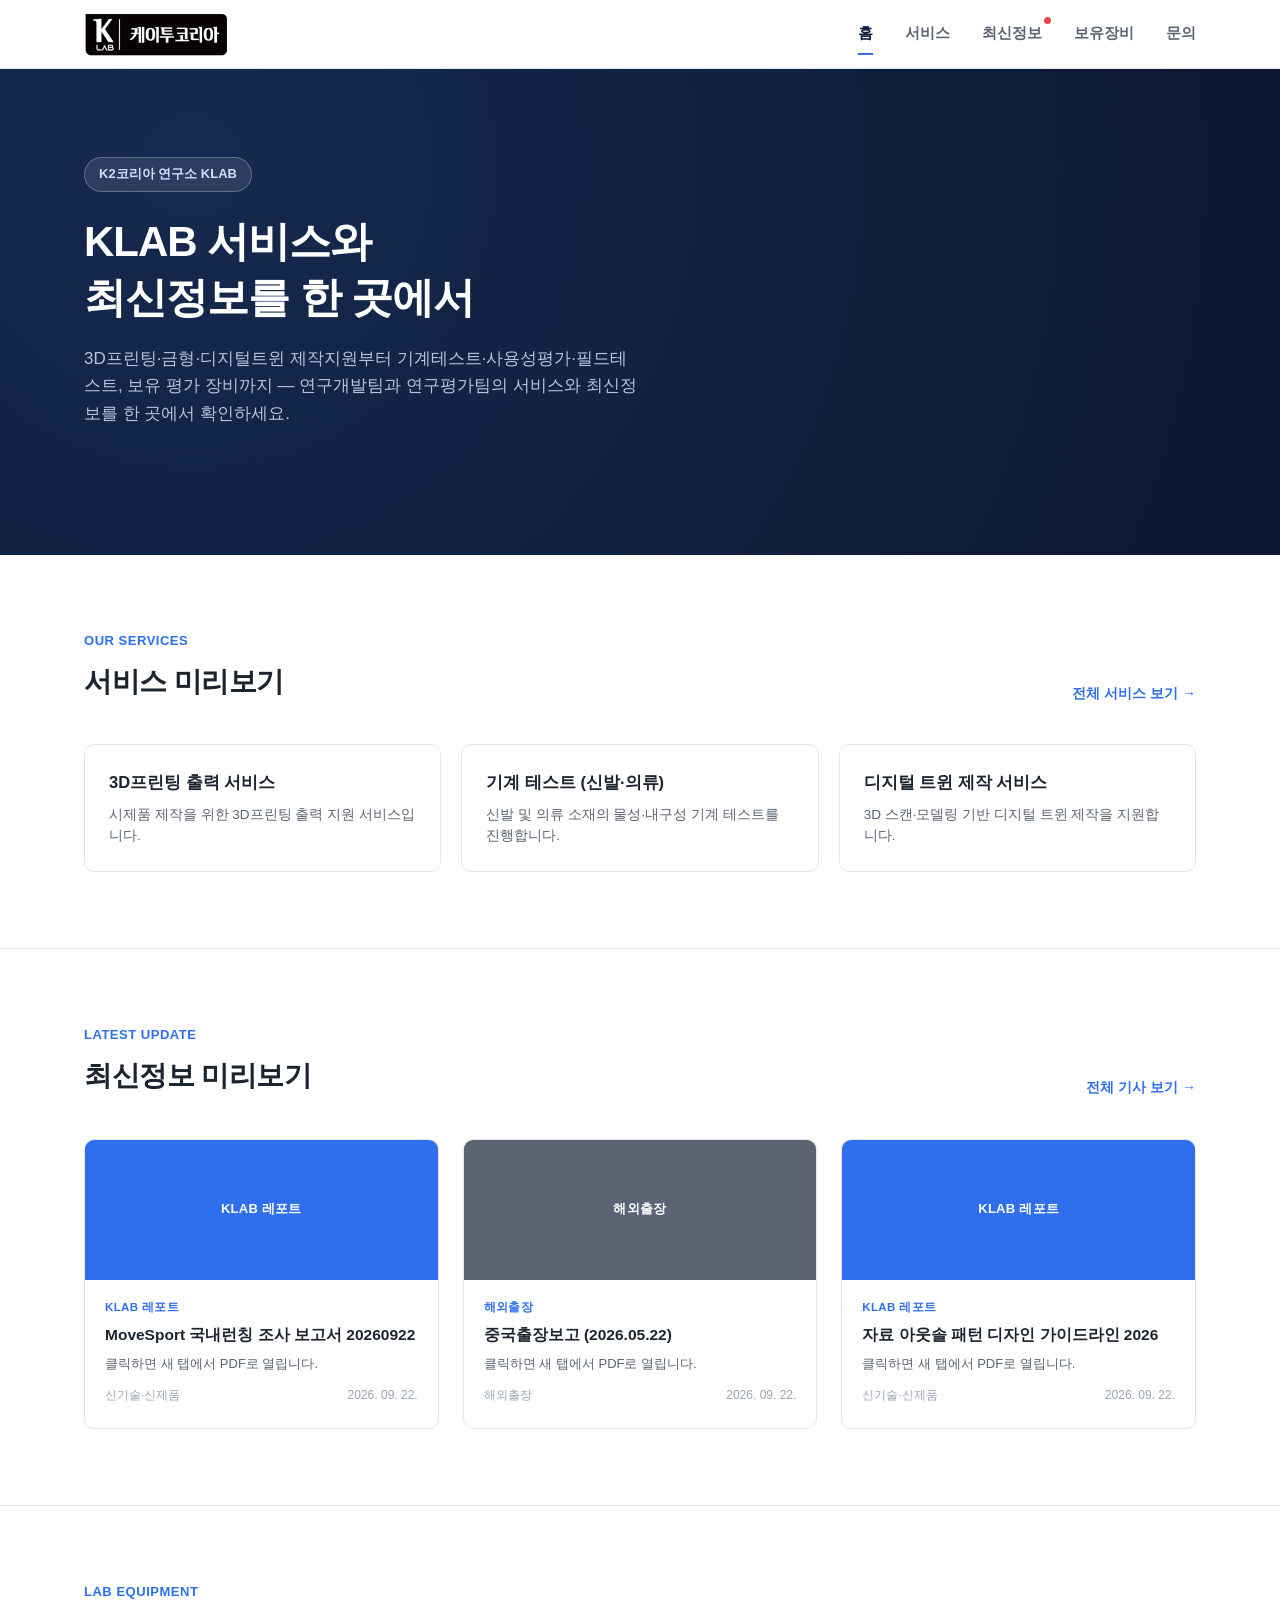
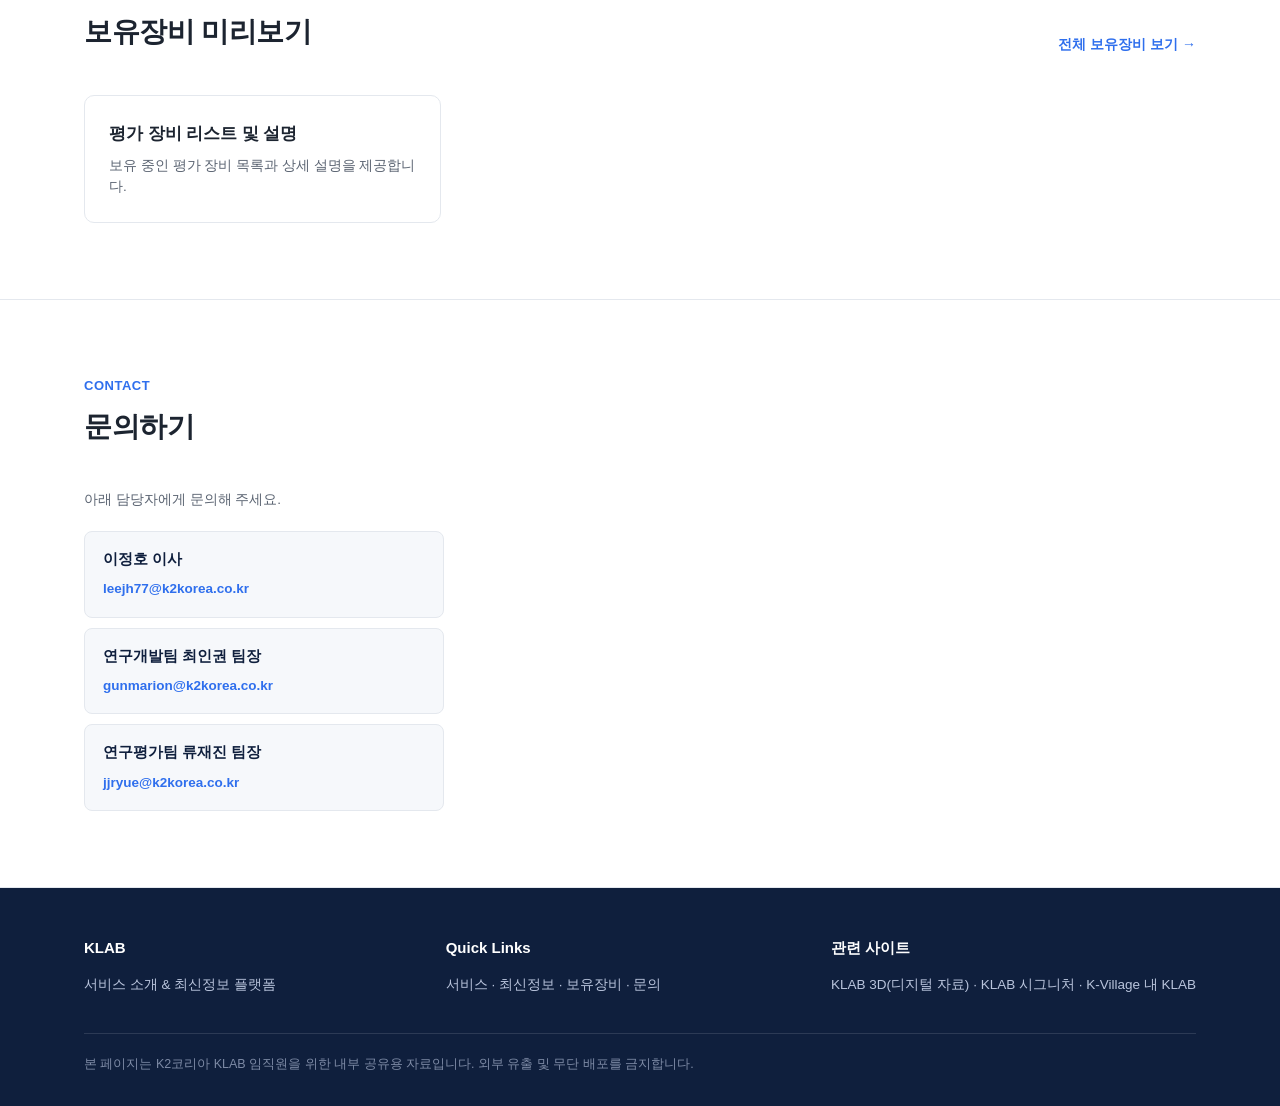
==== commit 5c3572d8: "copy: rename 장비 label to 보유장비 site-wide (nav, footer, titles)" ====
--- a/index.html
+++ b/index.html
@@ -17,7 +17,7 @@
       <a href="index.html" class="active">홈</a>
       <a href="services.html">서비스</a>
       <a href="news.html">최신정보</a>
-      <a href="infra.html">장비</a>
+      <a href="infra.html">보유장비</a>
       <a href="#" class="js-contact">문의</a>
     </nav>
   </div>
@@ -79,9 +79,9 @@
     <div class="block-head">
       <div>
         <span class="tag">Lab Equipment</span>
-        <h2>장비 미리보기</h2>
+        <h2>보유장비 미리보기</h2>
       </div>
-      <a href="infra.html" class="more-link">전체 장비 보기 →</a>
+      <a href="infra.html" class="more-link">전체 보유장비 보기 →</a>
     </div>
 
     <div class="card-grid">
@@ -127,7 +127,7 @@
       </div>
       <div>
         <h5>Quick Links</h5>
-        <p><a href="services.html">서비스</a> · <a href="news.html">최신정보</a> · <a href="infra.html">장비</a> · <a href="#" class="js-contact">문의</a></p>
+        <p><a href="services.html">서비스</a> · <a href="news.html">최신정보</a> · <a href="infra.html">보유장비</a> · <a href="#" class="js-contact">문의</a></p>
       </div>
       <div>
         <h5>관련 사이트</h5>
